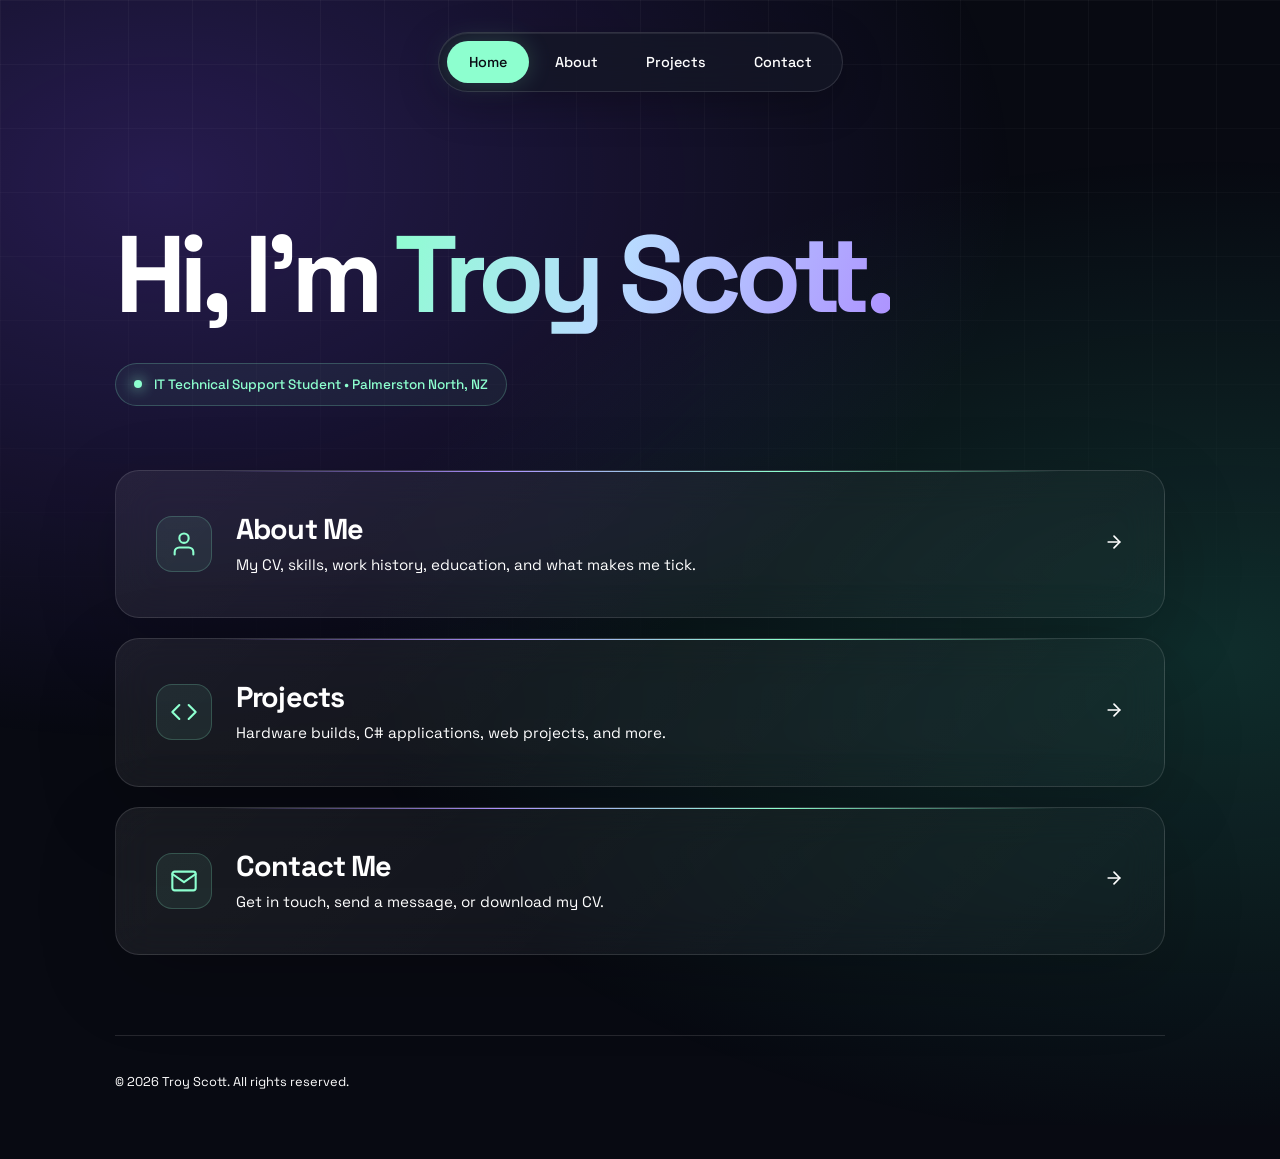
==== index.html @ 1a13fc83 "Initial Commit" ====
<!DOCTYPE html>
<html lang="en">

<head>
    <meta charset="UTF-8">
    <meta name="viewport" content="width=device-width, initial-scale=1.0">
    <meta name="description"
        content="Troy Scott's portfolio — IT Technical Support student, hardware enthusiast, and web developer.">
    <title>Troy's Portfolio</title>
    <link rel="stylesheet" href="style.css">
</head>

<body>
    <nav aria-label="Main navigation">
        <ul>
            <li><a href="index.html" aria-current="page">Home</a></li>
            <li><a href="about.html">About</a></li>
            <li><a href="projects.html">Projects</a></li>
            <li><a href="contact.html">Contact</a></li>
        </ul>
    </nav>

    <main id="home">
        <header>
            <h1>Hi, I'm <span>Troy Scott.</span></h1>
            <p class="status">IT Technical Support Student &bull; Palmerston North, NZ</p>
        </header>


        <div class="nav-cards">

            <a href="about.html" class="nav-card" aria-label="Go to About Me page">
                <div class="nav-card-icon" aria-hidden="true">
                    <svg width="28" height="28" fill="none" stroke="currentColor" stroke-width="1.8"
                        stroke-linecap="round" stroke-linejoin="round" viewBox="0 0 24 24">
                        <path d="M20 21v-2a4 4 0 0 0-4-4H8a4 4 0 0 0-4 4v2"></path>
                        <circle cx="12" cy="7" r="4"></circle>
                    </svg>
                </div>
                <div class="nav-card-body">
                    <h2>About Me</h2>
                    <p>My CV, skills, work history, education, and what makes me tick.</p>
                </div>
                <div class="nav-card-arrow" aria-hidden="true">
                    <svg width="20" height="20" fill="none" stroke="currentColor" stroke-width="2"
                        stroke-linecap="round" stroke-linejoin="round" viewBox="0 0 24 24">
                        <line x1="5" y1="12" x2="19" y2="12"></line>
                        <polyline points="12 5 19 12 12 19"></polyline>
                    </svg>
                </div>
            </a>

            <a href="projects.html" class="nav-card" aria-label="Go to Projects page">
                <div class="nav-card-icon" aria-hidden="true">
                    <svg width="28" height="28" fill="none" stroke="currentColor" stroke-width="1.8"
                        stroke-linecap="round" stroke-linejoin="round" viewBox="0 0 24 24">
                        <polyline points="16 18 22 12 16 6"></polyline>
                        <polyline points="8 6 2 12 8 18"></polyline>
                    </svg>
                </div>
                <div class="nav-card-body">
                    <h2>Projects</h2>
                    <p>Hardware builds, C# applications, web projects, and more.</p>
                </div>
                <div class="nav-card-arrow" aria-hidden="true">
                    <svg width="20" height="20" fill="none" stroke="currentColor" stroke-width="2"
                        stroke-linecap="round" stroke-linejoin="round" viewBox="0 0 24 24">
                        <line x1="5" y1="12" x2="19" y2="12"></line>
                        <polyline points="12 5 19 12 12 19"></polyline>
                    </svg>
                </div>
            </a>

            <a href="contact.html" class="nav-card" aria-label="Go to Contact page">
                <div class="nav-card-icon" aria-hidden="true">
                    <svg width="28" height="28" fill="none" stroke="currentColor" stroke-width="1.8"
                        stroke-linecap="round" stroke-linejoin="round" viewBox="0 0 24 24">
                        <path d="M4 4h16c1.1 0 2 .9 2 2v12c0 1.1-.9 2-2 2H4c-1.1 0-2-.9-2-2V6c0-1.1.9-2 2-2z"></path>
                        <polyline points="22,6 12,13 2,6"></polyline>
                    </svg>
                </div>
                <div class="nav-card-body">
                    <h2>Contact Me</h2>
                    <p>Get in touch, send a message, or download my CV.</p>
                </div>
                <div class="nav-card-arrow" aria-hidden="true">
                    <svg width="20" height="20" fill="none" stroke="currentColor" stroke-width="2"
                        stroke-linecap="round" stroke-linejoin="round" viewBox="0 0 24 24">
                        <line x1="5" y1="12" x2="19" y2="12"></line>
                        <polyline points="12 5 19 12 12 19"></polyline>
                    </svg>
                </div>
            </a>

        </div>
    </main>

    <footer>
        <p>&copy; 2026 Troy Scott. All rights reserved.</p>
    </footer>
</body>

</html>
---- style.css ----
@import url("https://fonts.googleapis.com/css2?family=Space+Grotesk:wght@400;500;600;700&display=swap");

:root {
    color-scheme: dark;
    --bg: #080a12;
    --text: #ffffff;
    --muted: #ffffff;
    --mint: #8dffcf;
    --purple: #ad91ff;
    --border: rgba(255, 255, 255, 0.12);
}

* {
    box-sizing: border-box;
}

html {
    min-height: 100%;
    scroll-behavior: smooth;
}

body {
    margin: 0;
    min-height: 100svh;
    padding: 32px clamp(16px, 5vw, 96px);
    overflow-x: clip;
    background: var(--bg);
    color: var(--text);
    font-family: "Space Grotesk", sans-serif;
    -webkit-font-smoothing: antialiased;
    isolation: isolate;
}

body::before {
    content: "";
    position: fixed;
    inset: -25%;
    z-index: -2;
    pointer-events: none;
    background:
        radial-gradient(ellipse at 25% 30%,
            rgba(126, 79, 255, 0.26),
            transparent 42%),
        radial-gradient(ellipse at 80% 65%,
            rgba(58, 232, 179, 0.16),
            transparent 40%);
    animation: atmosphere 18s ease-in-out infinite alternate;
}

body::after {
    content: "";
    position: fixed;
    inset: 0;
    z-index: -1;
    pointer-events: none;
    background-image:
        linear-gradient(rgba(255, 255, 255, 0.035) 1px, transparent 1px),
        linear-gradient(90deg, rgba(255, 255, 255, 0.035) 1px, transparent 1px);
    background-size: 64px 64px;
    mask-image: linear-gradient(black, transparent 85%);
}

nav {
    width: fit-content;
    max-width: 100%;
    margin: 0 auto;
    padding: 8px;
    border: 1px solid var(--border);
    border-radius: 100px;
    background: rgba(20, 23, 38, 0.75);
    backdrop-filter: blur(24px);
    -webkit-backdrop-filter: blur(24px);
    box-shadow:
        0 12px 40px rgba(0, 0, 0, 0.25),
        inset 0 1px 0 rgba(255, 255, 255, 0.08);
}

nav ul {
    display: flex;
    flex-wrap: wrap;
    justify-content: center;
    gap: 4px;
    padding: 0;
    margin: 0;
    list-style: none;
}

nav a {
    display: block;
    padding: 12px 22px;
    border-radius: 100px;
    color: var(--muted);
    text-decoration: none;
    font-size: 0.9rem;
    font-weight: 500;
    transition:
        color 180ms ease,
        background 180ms ease,
        box-shadow 180ms ease;
}

nav a:hover,
nav a[aria-current="page"] {
    background: var(--mint);
    color: var(--bg);
    box-shadow: 0 0 24px rgba(141, 255, 207, 0.18);
}

main {
    max-width: min(1050px, 100%);
    width: 100%;
    margin: 0 auto;
    padding: clamp(56px, 10vw, 160px) 0 80px;
}

.eyebrow {
    margin: 0 0 24px;
    color: #a5aec5;
    font-size: 0.75rem;
    font-weight: 600;
    letter-spacing: 0.24em;
    text-transform: uppercase;
}

h1 {
    max-width: 100%;
    margin: 0;
    font-size: clamp(2.2rem, 8.5vw, 7.5rem);
    font-weight: 700;
    line-height: 1.02;
    letter-spacing: -0.065em;
    text-wrap: balance;
}

h1 span {
    background: linear-gradient(110deg,
            var(--mint),
            #b8dcff 45%,
            var(--purple));
    background-clip: text;
    -webkit-background-clip: text;
    color: transparent;
}

.status {
    display: inline-flex;
    align-items: center;
    gap: 12px;
    margin: 32px 0 0;
    padding: 12px 18px;
    border: 1px solid rgba(141, 255, 207, 0.22);
    border-radius: 100px;
    background: rgba(141, 255, 207, 0.06);
    color: var(--mint);
    font-size: 0.85rem;
    font-weight: 500;
}

.status::before {
    content: "";
    flex-shrink: 0;
    width: 8px;
    height: 8px;
    border-radius: 50%;
    background: var(--mint);
    box-shadow: 0 0 14px var(--mint);
    animation: pulse 2.5s ease-in-out infinite;
}

.card {
    position: relative;
    overflow: hidden;
    margin-top: 64px;
    padding: clamp(28px, 5vw, 56px);
    border: 1px solid var(--border);
    border-radius: 28px;
    background: linear-gradient(135deg,
            rgba(255, 255, 255, 0.07),
            rgba(255, 255, 255, 0.025));
    backdrop-filter: blur(20px);
    -webkit-backdrop-filter: blur(20px);
    box-shadow: 0 24px 80px rgba(0, 0, 0, 0.18);
    transition:
        transform 250ms ease,
        border-color 250ms ease,
        box-shadow 250ms ease;
}

.card::before {
    content: "";
    position: absolute;
    top: 0;
    left: 10%;
    right: 10%;
    height: 1px;
    background: linear-gradient(90deg,
            transparent,
            var(--purple),
            var(--mint),
            transparent);
}

.card h2 {
    margin: 0 0 18px;
    font-size: clamp(1.6rem, 3vw, 2.2rem);
    letter-spacing: -0.04em;
}

.card p {
    max-width: min(60ch, 100%);
    margin: 12px 0 0;
    color: var(--muted);
    font-size: 1.05rem;
    line-height: 1.8;
}

.card a:not(.download-btn):not(.secondary-btn):not(.portfolio-btn) {
    color: var(--mint);
    text-decoration-color: rgba(141, 255, 207, 0.4);
    text-underline-offset: 5px;
    transition: text-decoration-color 180ms ease;
}

.card a:not(.download-btn):not(.secondary-btn):not(.portfolio-btn):hover {
    text-decoration-color: var(--mint);
}

#projects {
    margin-top: 24px;
}

section {
    scroll-margin-top: 32px;
}

footer {
    max-width: min(1050px, 100%);
    width: 100%;
    margin: 0 auto;
    padding: 24px 0;
    border-top: 1px solid var(--border);
    color: var(--muted);
    font-size: 0.8rem;
}

a:focus-visible {
    outline: 2px solid var(--mint);
    outline-offset: 5px;
    border-radius: 4px;
}

::selection {
    background: var(--mint);
    color: var(--bg);
}

@media (hover: hover) {
    .card:hover {
        transform: translateY(-5px);
        border-color: rgba(173, 145, 255, 0.4);
        box-shadow: 0 28px 80px rgba(0, 0, 0, 0.3);
    }
}

@media (max-width: 480px) {
    nav a {
        padding: 10px 12px;
        font-size: 0.8rem;
    }

    .status {
        font-size: 0.75rem;
    }

    .card {
        border-radius: 16px;
        padding: clamp(18px, 5vw, 28px);
    }

    .card h2 {
        font-size: clamp(1.3rem, 5vw, 1.8rem);
    }

    h1 {
        font-size: clamp(1.9rem, 11vw, 3.5rem);
        letter-spacing: -0.04em;
    }

    .cv-actions {
        flex-direction: column;
        align-items: flex-start;
    }

    .download-btn,
    .secondary-btn {
        width: 100%;
        justify-content: center;
    }

    .quick-info-bar {
        flex-direction: column;
        align-items: flex-start;
    }
}

@keyframes atmosphere {
    from {
        transform: translate3d(-2%, -2%, 0);
    }

    to {
        transform: translate3d(3%, 4%, 0);
    }
}

@keyframes pulse {
    50% {
        opacity: 0.5;
        box-shadow: 0 0 4px var(--mint);
    }
}

@media (prefers-reduced-motion: reduce) {
    html {
        scroll-behavior: auto;
    }

    *,
    *::before,
    *::after {
        animation: none !important;
        transition: none !important;
    }
}

.contact-list {
    list-style-type: none;

    padding-left: 0;

}

.contact-list li {
    margin-bottom: 10px;

}

.contact-list strong {
    display: inline-block;
    width: 80px;

}

.contact-form {
    margin-top: 20px;
}

.form-group {
    margin-bottom: 20px;
}

.form-group label {
    display: block;

    margin-bottom: 8px;
    font-weight: 600;
}

.form-input {
    width: 100%;
    padding: 12px;
    border: 1px solid #ccc;
    border-radius: 5px;
    font-family: inherit;

    font-size: 1rem;
    box-sizing: border-box;

}

textarea.form-input {
    resize: vertical;
}

.form-input:focus {
    outline: none;
    border-color: #007BFF;

    box-shadow: 0 0 5px rgba(0, 123, 255, 0.3);

}

.video-gallery {
    display: flex;
    flex-direction: row;
    gap: 20px;
    flex-wrap: wrap;
    margin-top: 20px;
}

.video-container {
    flex: 1 1 calc(50% - 10px);

    min-width: 250px;

}

.video-container iframe {
    width: 100%;

    height: auto;
    aspect-ratio: 16 / 9;

    border-radius: 12px;
    box-shadow: 0 4px 8px rgba(0, 0, 0, 0.3);
}

.tech-stack {
    display: flex;
    gap: 10px;
    list-style: none;
    padding: 0;
    margin: 15px 0;
    flex-wrap: wrap;
}

.tech-stack li {
    background-color: #2a2a35;

    color: #a5b4fc;

    padding: 5px 12px;
    border-radius: 20px;
    font-size: 0.85rem;
    font-weight: bold;
}

.code-window {
    background-color: #1e1e1e;

    border-radius: 8px;
    margin: 20px 0;
    box-shadow: 0 4px 12px rgba(0, 0, 0, 0.4);
    overflow: hidden;
}

.code-header {
    background-color: #2d2d2d;
    padding: 8px 12px;
    display: flex;
    align-items: center;
    gap: 6px;
}

.dot {
    width: 10px;
    height: 10px;
    border-radius: 50%;
}

.dot.red {
    background-color: #ff5f56;
}

.dot.yellow {
    background-color: #ffbd2e;
}

.dot.green {
    background-color: #27c93f;
}

.filename {
    color: #858585;
    font-size: 0.8rem;
    margin-left: 10px;
    font-family: monospace;
}

.code-window pre {
    margin: 0;
    padding: 15px;
    overflow-x: auto;

}

.code-window code {
    color: #d4d4d4;
    font-family: 'Courier New', Courier, monospace;
    font-size: 0.9rem;
    line-height: 1.4;
}

.github-btn {
    display: inline-block;
    margin-top: 10px;
    padding: 10px 18px;
    background-color: rgba(255, 255, 255, 0.08);
    color: var(--text);
    border: 1px solid var(--border);
    text-decoration: none;
    font-weight: 600;
    border-radius: 8px;
    transition: all 0.2s ease;
}

.github-btn:hover {
    background-color: rgba(255, 255, 255, 0.16);
    border-color: var(--mint);
    color: var(--mint);
}

.portfolio-btn {
    display: inline-flex;
    align-items: center;
    justify-content: center;
    gap: 8px;
    padding: 12px 24px;
    background: var(--mint);
    color: var(--bg);
    border: none;
    border-radius: 8px;
    font-family: inherit;
    font-size: 1rem;
    font-weight: 700;
    cursor: pointer;
    text-decoration: none;
    transition: transform 0.2s ease, box-shadow 0.2s ease, background 0.2s ease;
    box-shadow: 0 4px 16px rgba(141, 255, 207, 0.25);
}

.portfolio-btn:hover {
    transform: translateY(-2px);
    box-shadow: 0 6px 22px rgba(141, 255, 207, 0.4);
    background: #a8ffd9;
}

.cv-actions {
    display: flex;
    flex-wrap: wrap;
    align-items: center;
    gap: 14px;
    margin-top: 25px;
}

.download-btn {
    display: inline-flex;
    align-items: center;
    gap: 10px;
    background-color: var(--mint);
    color: var(--bg);
    padding: 12px 24px;
    text-decoration: none;
    font-weight: 700;
    border-radius: 100px;
    font-size: 0.95rem;
    box-shadow: 0 4px 18px rgba(141, 255, 207, 0.25);
    transition: transform 0.2s ease, box-shadow 0.2s ease, background-color 0.2s ease;
}

.download-btn:hover {
    background-color: #a8ffd9;
    transform: translateY(-2px);
    box-shadow: 0 8px 24px rgba(141, 255, 207, 0.45);
    color: var(--bg);
}

.download-btn svg {
    flex-shrink: 0;
}

.secondary-btn {
    display: inline-flex;
    align-items: center;
    gap: 8px;
    background: rgba(255, 255, 255, 0.05);
    color: var(--text);
    border: 1px solid var(--border);
    padding: 12px 22px;
    text-decoration: none;
    font-weight: 600;
    border-radius: 100px;
    font-size: 0.95rem;
    transition: all 0.2s ease;
}

.secondary-btn:hover {
    background: rgba(173, 145, 255, 0.15);
    border-color: var(--purple);
    color: #ffffff;
    transform: translateY(-2px);
}

.quick-info-bar {
    display: flex;
    flex-wrap: wrap;
    gap: 10px;
    margin-top: 24px;
}

.quick-info-item {
    display: inline-flex;
    align-items: center;
    gap: 8px;
    padding: 8px 16px;
    background: rgba(255, 255, 255, 0.04);
    border: 1px solid var(--border);
    border-radius: 100px;
    font-size: 0.85rem;
    color: var(--text);
    transition: border-color 0.2s ease, background 0.2s ease;
}

.quick-info-item:hover {
    border-color: rgba(141, 255, 207, 0.35);
    background: rgba(255, 255, 255, 0.07);
}

.quick-info-item svg {
    color: var(--mint);
    flex-shrink: 0;
}

.quick-info-item a {
    color: inherit;
    text-decoration: none;
}

.quick-info-item a:hover {
    color: var(--mint);
    text-decoration: underline;
}

.skills-grid {
    display: grid;
    grid-template-columns: repeat(auto-fit, minmax(310px, 1fr));
    gap: 20px;
    margin-top: 24px;
}

.skill-card {
    background: rgba(255, 255, 255, 0.03);
    border: 1px solid var(--border);
    border-radius: 20px;
    padding: 24px;
    display: flex;
    flex-direction: column;
    justify-content: space-between;
    transition: transform 0.2s ease, border-color 0.2s ease, box-shadow 0.2s ease;
}

.skill-card:hover {
    transform: translateY(-3px);
    border-color: rgba(141, 255, 207, 0.35);
    box-shadow: 0 12px 30px rgba(0, 0, 0, 0.25);
}

.skill-card-top {
    margin-bottom: 14px;
}

.skill-card-header {
    display: flex;
    align-items: center;
    gap: 12px;
    margin-bottom: 12px;
}

.skill-icon-wrapper {
    width: 38px;
    height: 38px;
    border-radius: 10px;
    background: rgba(141, 255, 207, 0.1);
    border: 1px solid rgba(141, 255, 207, 0.25);
    display: flex;
    align-items: center;
    justify-content: center;
    color: var(--mint);
    flex-shrink: 0;
}

.skill-card h3 {
    margin: 0;
    font-size: 1.15rem;
    font-weight: 600;
    color: var(--text);
    letter-spacing: -0.02em;
}

.skill-card p {
    font-size: 0.92rem;
    line-height: 1.65;
    color: var(--muted);
    margin: 0;
    max-width: 100%;
}

.skill-card .tech-stack {
    margin: 16px 0 0;
}

.timeline {
    position: relative;
    margin-top: 28px;
    padding-left: 28px;
    border-left: 2px solid rgba(173, 145, 255, 0.22);
    display: flex;
    flex-direction: column;
    gap: 36px;
}

.timeline-item {
    position: relative;
}

.timeline-item::before {
    content: "";
    position: absolute;
    left: -35px;
    top: 6px;
    width: 12px;
    height: 12px;
    border-radius: 50%;
    background: var(--purple);
    border: 2px solid var(--bg);
    box-shadow: 0 0 10px rgba(173, 145, 255, 0.5);
}

.timeline-item.active-item::before {
    background: var(--mint);
    box-shadow: 0 0 12px var(--mint);
}

.timeline-header {
    display: flex;
    flex-wrap: wrap;
    align-items: baseline;
    justify-content: space-between;
    gap: 10px;
    margin-bottom: 4px;
}

.timeline-role {
    font-size: 1.25rem;
    font-weight: 700;
    color: var(--text);
    margin: 0;
    letter-spacing: -0.02em;
}

.timeline-meta {
    display: flex;
    align-items: center;
    gap: 8px;
}

.timeline-date {
    display: inline-block;
    padding: 3px 12px;
    border-radius: 100px;
    font-size: 0.8rem;
    font-weight: 600;
    background: rgba(173, 145, 255, 0.12);
    color: var(--purple);
    border: 1px solid rgba(173, 145, 255, 0.25);
    white-space: nowrap;
}

.timeline-date.current {
    background: rgba(141, 255, 207, 0.12);
    color: var(--mint);
    border-color: rgba(141, 255, 207, 0.3);
}

.timeline-company {
    display: flex;
    align-items: center;
    gap: 8px;
    color: var(--purple);
    font-size: 0.95rem;
    font-weight: 500;
    margin: 0 0 12px;
}

.timeline-location {
    color: var(--muted);
    font-size: 0.85rem;
    font-weight: 400;
}

.timeline-desc {
    font-size: 0.95rem;
    line-height: 1.7;
    color: var(--muted);
    margin: 0;
    max-width: 100%;
}

.timeline-tags {
    display: flex;
    flex-wrap: wrap;
    gap: 8px;
    margin: 14px 0 0;
    padding: 0;
    list-style: none;
}

.timeline-tags li {
    background: rgba(255, 255, 255, 0.05);
    border: 1px solid var(--border);
    color: var(--text);
    padding: 4px 10px;
    border-radius: 100px;
    font-size: 0.78rem;
    font-weight: 500;
}

.volunteer-grid {
    display: grid;
    grid-template-columns: repeat(auto-fit, minmax(280px, 1fr));
    gap: 16px;
    margin-top: 24px;
}

.volunteer-card {
    display: flex;
    align-items: center;
    justify-content: space-between;
    gap: 16px;
    padding: 18px 22px;
    background: rgba(255, 255, 255, 0.03);
    border: 1px solid var(--border);
    border-radius: 16px;
    transition: transform 0.2s ease, border-color 0.2s ease;
}

.volunteer-card:hover {
    transform: translateY(-2px);
    border-color: rgba(141, 255, 207, 0.3);
}

.volunteer-title {
    font-size: 1rem;
    font-weight: 600;
    color: var(--text);
    margin: 0;
}

.volunteer-org {
    font-size: 0.85rem;
    color: var(--muted);
    margin: 4px 0 0;
}

.volunteer-year {
    padding: 4px 12px;
    background: rgba(141, 255, 207, 0.08);
    border: 1px solid rgba(141, 255, 207, 0.2);
    border-radius: 100px;
    color: var(--mint);
    font-size: 0.8rem;
    font-weight: 600;
    white-space: nowrap;
}

.interests-grid {
    display: grid;
    grid-template-columns: repeat(auto-fit, minmax(220px, 1fr));
    gap: 16px;
    margin-top: 24px;
}

.interest-card {
    padding: 22px;
    background: rgba(255, 255, 255, 0.03);
    border: 1px solid var(--border);
    border-radius: 18px;
    transition: transform 0.2s ease, border-color 0.2s ease;
}

.interest-card:hover {
    transform: translateY(-3px);
    border-color: rgba(173, 145, 255, 0.35);
}

.interest-icon {
    font-size: 1.6rem;
    margin-bottom: 12px;
    display: inline-block;
}

.interest-card h3 {
    margin: 0 0 6px;
    font-size: 1.05rem;
    color: var(--text);
    font-weight: 600;
}

.interest-card p {
    font-size: 0.9rem;
    color: var(--muted);
    line-height: 1.6;
    margin: 0;
    max-width: 100%;
}

.cv-callout {
    display: flex;
    flex-wrap: wrap;
    align-items: center;
    justify-content: space-between;
    gap: 24px;
    padding: 32px;
    border-radius: 20px;
    background: linear-gradient(135deg, rgba(141, 255, 207, 0.06), rgba(173, 145, 255, 0.06));
    border: 1px solid rgba(141, 255, 207, 0.2);
    margin-top: 24px;
}

.cv-callout-text h3 {
    margin: 0 0 8px;
    font-size: 1.3rem;
    color: var(--text);
}

.cv-callout-text p {
    margin: 0;
    color: var(--muted);
    font-size: 0.95rem;
    max-width: 50ch;
}

.cv-callout-actions {
    display: flex;
    flex-wrap: wrap;
    gap: 12px;
}

@media (max-width: 640px) {
    .timeline {
        padding-left: 20px;
    }

    .timeline-item::before {
        left: -27px;
    }

    .skills-grid {
        grid-template-columns: 1fr;
    }

    .cv-callout {
        padding: 24px;
        flex-direction: column;
        align-items: flex-start;
    }
}

.nav-cards {
    display: flex;
    flex-direction: column;
    gap: 20px;
    margin-top: 64px;
}

.nav-card {
    position: relative;
    overflow: hidden;
    display: flex;
    align-items: center;
    gap: 24px;
    padding: clamp(24px, 4vw, 40px);
    border: 1px solid var(--border);
    border-radius: 24px;
    background: linear-gradient(135deg,
            rgba(255, 255, 255, 0.07),
            rgba(255, 255, 255, 0.025));
    backdrop-filter: blur(20px);
    -webkit-backdrop-filter: blur(20px);
    box-shadow: 0 24px 80px rgba(0, 0, 0, 0.18);
    text-decoration: none;
    color: var(--text);
    transition:
        transform 250ms ease,
        border-color 250ms ease,
        box-shadow 250ms ease;
}

.nav-card::before {
    content: "";
    position: absolute;
    top: 0;
    left: 10%;
    right: 10%;
    height: 1px;
    background: linear-gradient(90deg,
            transparent,
            var(--purple),
            var(--mint),
            transparent);
}

@media (hover: hover) {
    .nav-card:hover {
        transform: translateY(-5px);
        border-color: rgba(141, 255, 207, 0.4);
        box-shadow: 0 28px 80px rgba(0, 0, 0, 0.3);
    }

    .nav-card:hover .nav-card-arrow {
        transform: translateX(5px);
        color: var(--mint);
    }
}

.nav-card-icon {
    flex-shrink: 0;
    width: 56px;
    height: 56px;
    border-radius: 16px;
    background: rgba(141, 255, 207, 0.08);
    border: 1px solid rgba(141, 255, 207, 0.2);
    display: flex;
    align-items: center;
    justify-content: center;
    color: var(--mint);
}

.nav-card-body {
    flex: 1;
    min-width: 0;
}

.nav-card-body .eyebrow {
    margin: 0 0 6px;
}

.nav-card-body h2 {
    margin: 0 0 6px;
    font-size: clamp(1.3rem, 2.5vw, 1.8rem);
    letter-spacing: -0.03em;
    color: #a5aec5;
}

.nav-card-body p {
    margin: 0;
    font-size: 0.95rem;
    color: var(--muted);
    line-height: 1.6;
}

.nav-card-arrow {
    flex-shrink: 0;
    color: var(--muted);
    transition: transform 250ms ease, color 250ms ease;
}

@media (max-width: 480px) {
    .nav-card {
        gap: 16px;
        border-radius: 18px;
    }

    .nav-card-icon {
        width: 44px;
        height: 44px;
        border-radius: 12px;
    }

    .nav-card-icon svg {
        width: 22px;
        height: 22px;
    }

    .nav-card-arrow {
        display: none;
    }
}

.nav-cards {
    display: flex;
    flex-direction: column;
    gap: 20px;
    margin-top: 64px;
}

.nav-card {
    position: relative;
    overflow: hidden;
    display: flex;
    align-items: center;
    gap: 24px;
    padding: clamp(24px, 4vw, 40px);
    border: 1px solid var(--border);
    border-radius: 24px;
    background: linear-gradient(135deg,
            rgba(255, 255, 255, 0.07),
            rgba(255, 255, 255, 0.025));
    backdrop-filter: blur(20px);
    -webkit-backdrop-filter: blur(20px);
    box-shadow: 0 24px 80px rgba(0, 0, 0, 0.18);
    text-decoration: none;
    color: var(--text);
    transition:
        transform 250ms ease,
        border-color 250ms ease,
        box-shadow 250ms ease;
}

.nav-card::before {
    content: "";
    position: absolute;
    top: 0;
    left: 10%;
    right: 10%;
    height: 1px;
    background: linear-gradient(90deg,
            transparent,
            var(--purple),
            var(--mint),
            transparent);
}

@media (hover: hover) {
    .nav-card:hover {
        transform: translateY(-5px);
        border-color: rgba(141, 255, 207, 0.4);
        box-shadow: 0 28px 80px rgba(0, 0, 0, 0.3);
    }

    .nav-card:hover .nav-card-arrow {
        transform: translateX(5px);
        color: var(--mint);
    }
}

.nav-card-icon {
    flex-shrink: 0;
    width: 56px;
    height: 56px;
    border-radius: 16px;
    background: rgba(141, 255, 207, 0.08);
    border: 1px solid rgba(141, 255, 207, 0.2);
    display: flex;
    align-items: center;
    justify-content: center;
    color: var(--mint);
}

.nav-card-body {
    flex: 1;
    min-width: 0;
}

.nav-card-body .eyebrow {
    margin: 0 0 6px;
}

.nav-card-body h2 {
    margin: 0 0 6px;
    font-size: clamp(1.3rem, 2.5vw, 1.8rem);
    letter-spacing: -0.03em;
    color: #ffffff;
}

.nav-card-body p {
    margin: 0;
    font-size: 0.95rem;
    color: var(--muted);
    line-height: 1.6;
}

.nav-card-arrow {
    flex-shrink: 0;
    color: var(--muted);
    transition: transform 250ms ease, color 250ms ease;
}

@media (max-width: 480px) {
    .nav-card {
        gap: 16px;
        border-radius: 18px;
    }

    .nav-card-icon {
        width: 44px;
        height: 44px;
        border-radius: 12px;
    }

    .nav-card-icon svg {
        width: 22px;
        height: 22px;
    }

    .nav-card-arrow {
        display: none;
    }
}
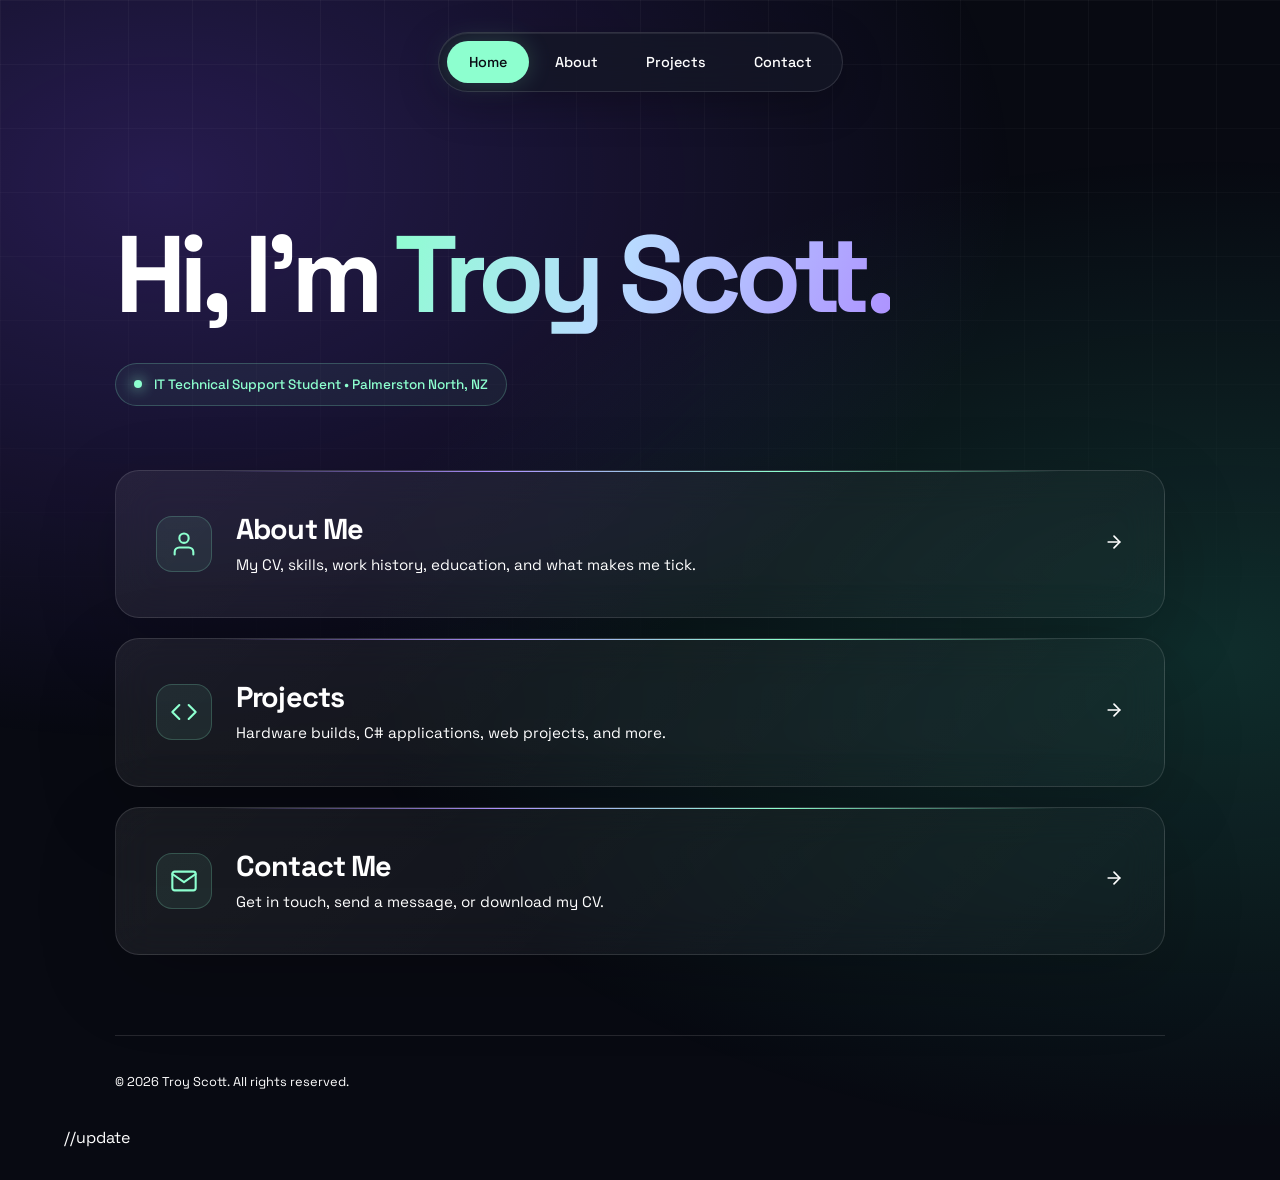
==== commit f80f1a23: "Update To Force Build" ====
--- a/index.html
+++ b/index.html
@@ -100,4 +100,6 @@
     </footer>
 </body>
 
-</html>+</html>
+
+//update
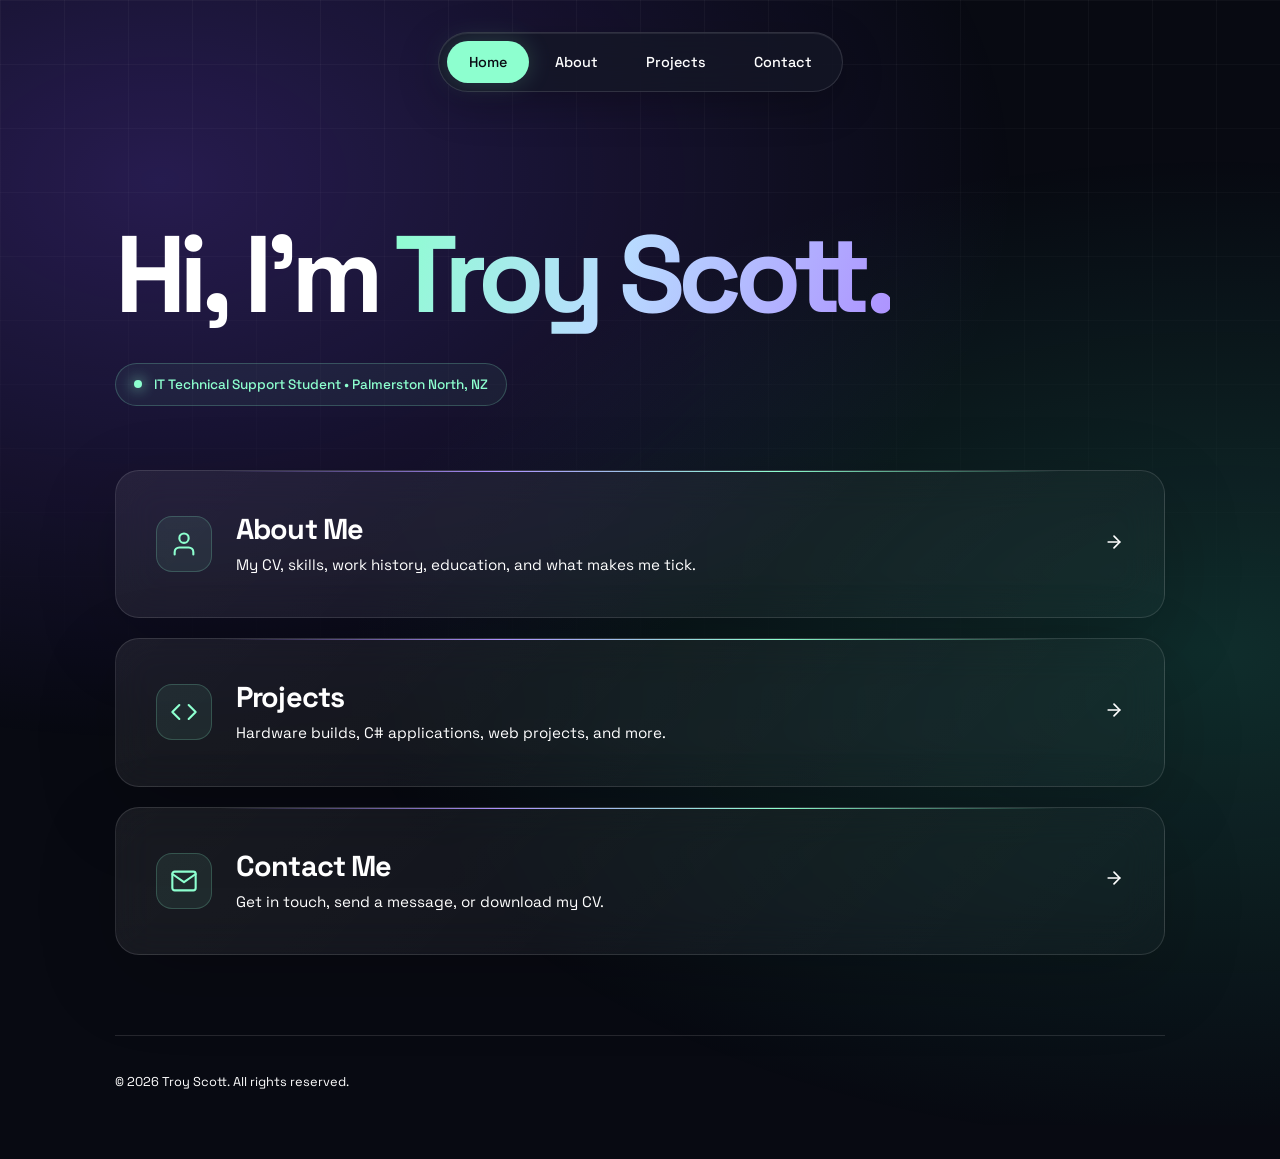
==== commit 8479912e: "2nd update to force build" ====
--- a/index.html
+++ b/index.html
@@ -100,6 +100,4 @@
     </footer>
 </body>
 
-</html>
-
-//update+</html>
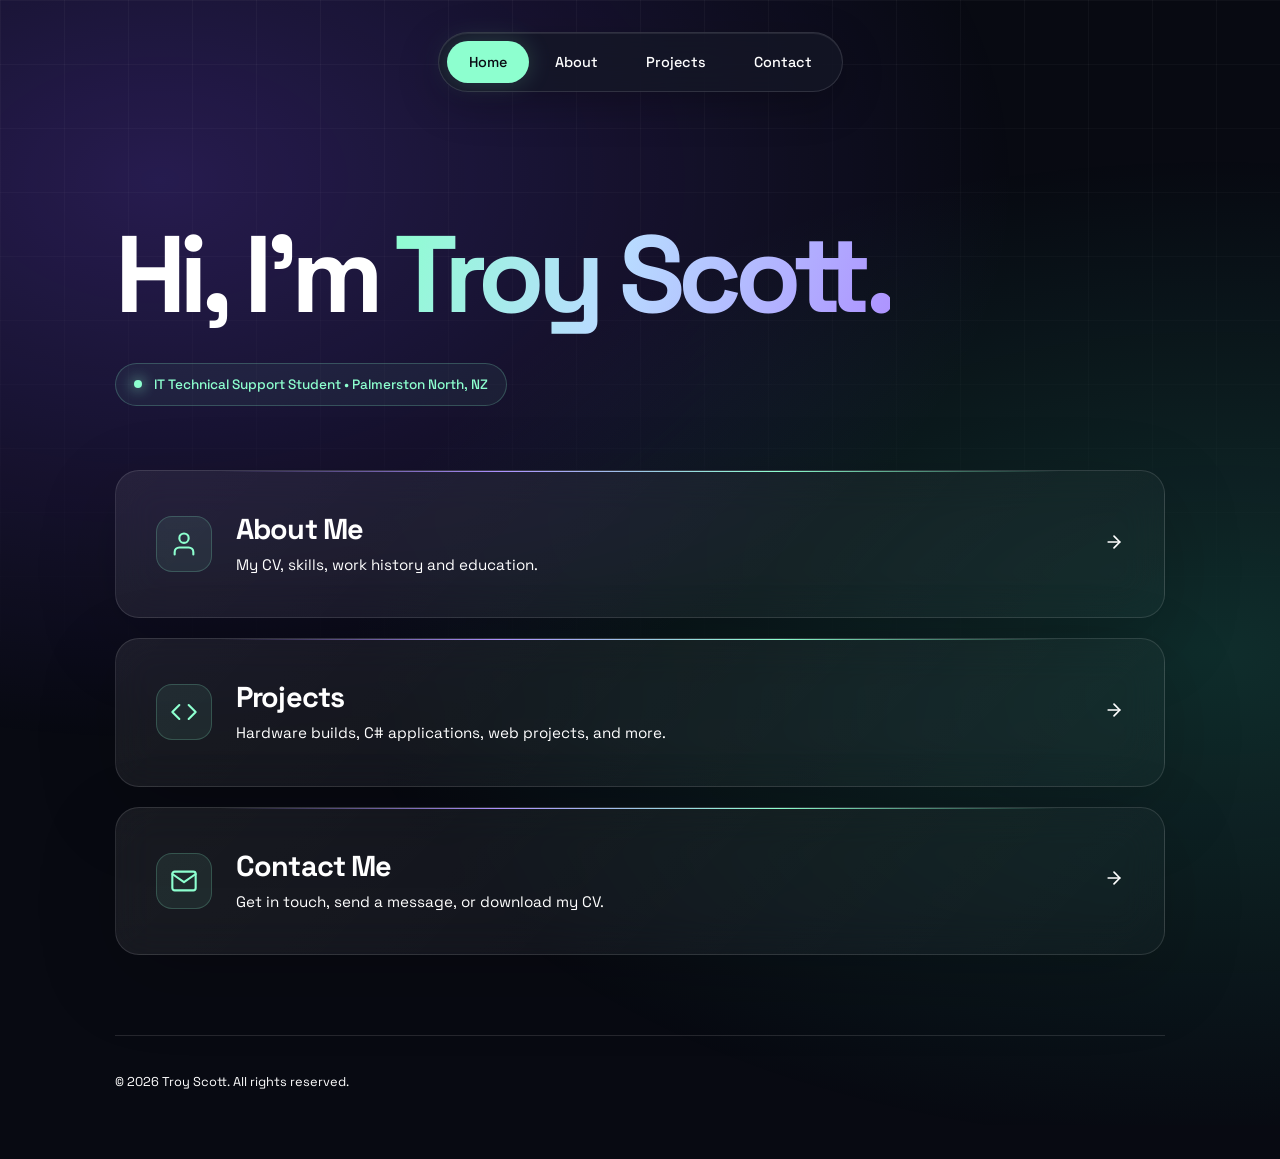
==== commit fab7c47e: "Title name update" ====
--- a/index.html
+++ b/index.html
@@ -6,7 +6,7 @@
     <meta name="viewport" content="width=device-width, initial-scale=1.0">
     <meta name="description"
         content="Troy Scott's portfolio — IT Technical Support student, hardware enthusiast, and web developer.">
-    <title>Troy's Portfolio</title>
+    <title>Portfolio | Troy Scott</title>
     <link rel="stylesheet" href="style.css">
 </head>
 
@@ -39,7 +39,7 @@
                 </div>
                 <div class="nav-card-body">
                     <h2>About Me</h2>
-                    <p>My CV, skills, work history, education, and what makes me tick.</p>
+                    <p>My CV, skills, work history and education.</p>
                 </div>
                 <div class="nav-card-arrow" aria-hidden="true">
                     <svg width="20" height="20" fill="none" stroke="currentColor" stroke-width="2"
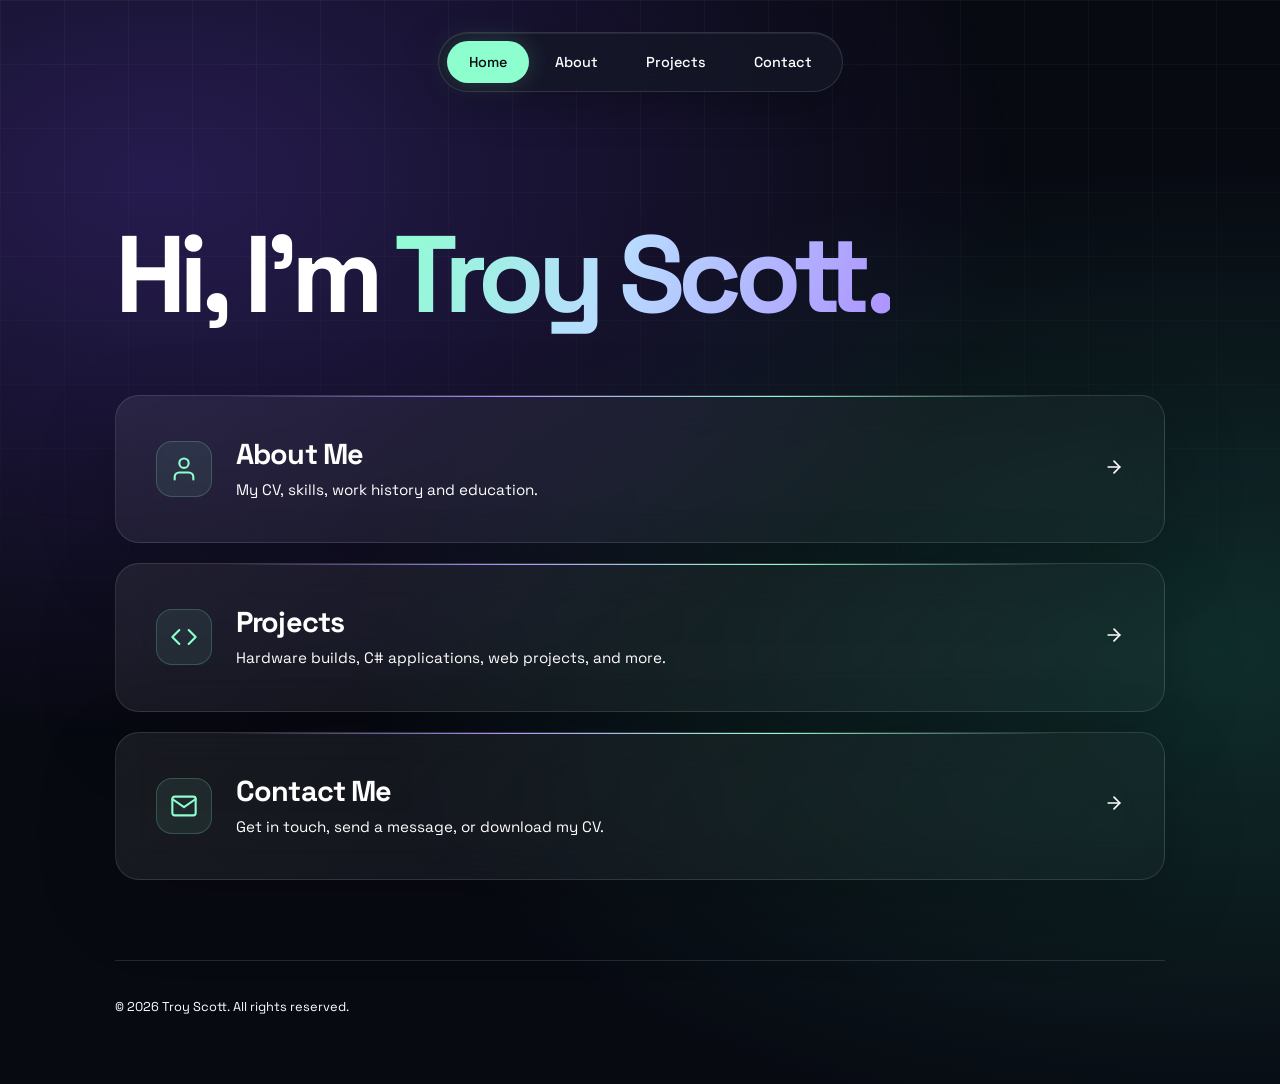
==== commit 5357efcb: "small update to grammar" ====
--- a/index.html
+++ b/index.html
@@ -23,7 +23,6 @@
     <main id="home">
         <header>
             <h1>Hi, I'm <span>Troy Scott.</span></h1>
-            <p class="status">IT Technical Support Student &bull; Palmerston North, NZ</p>
         </header>
 
 
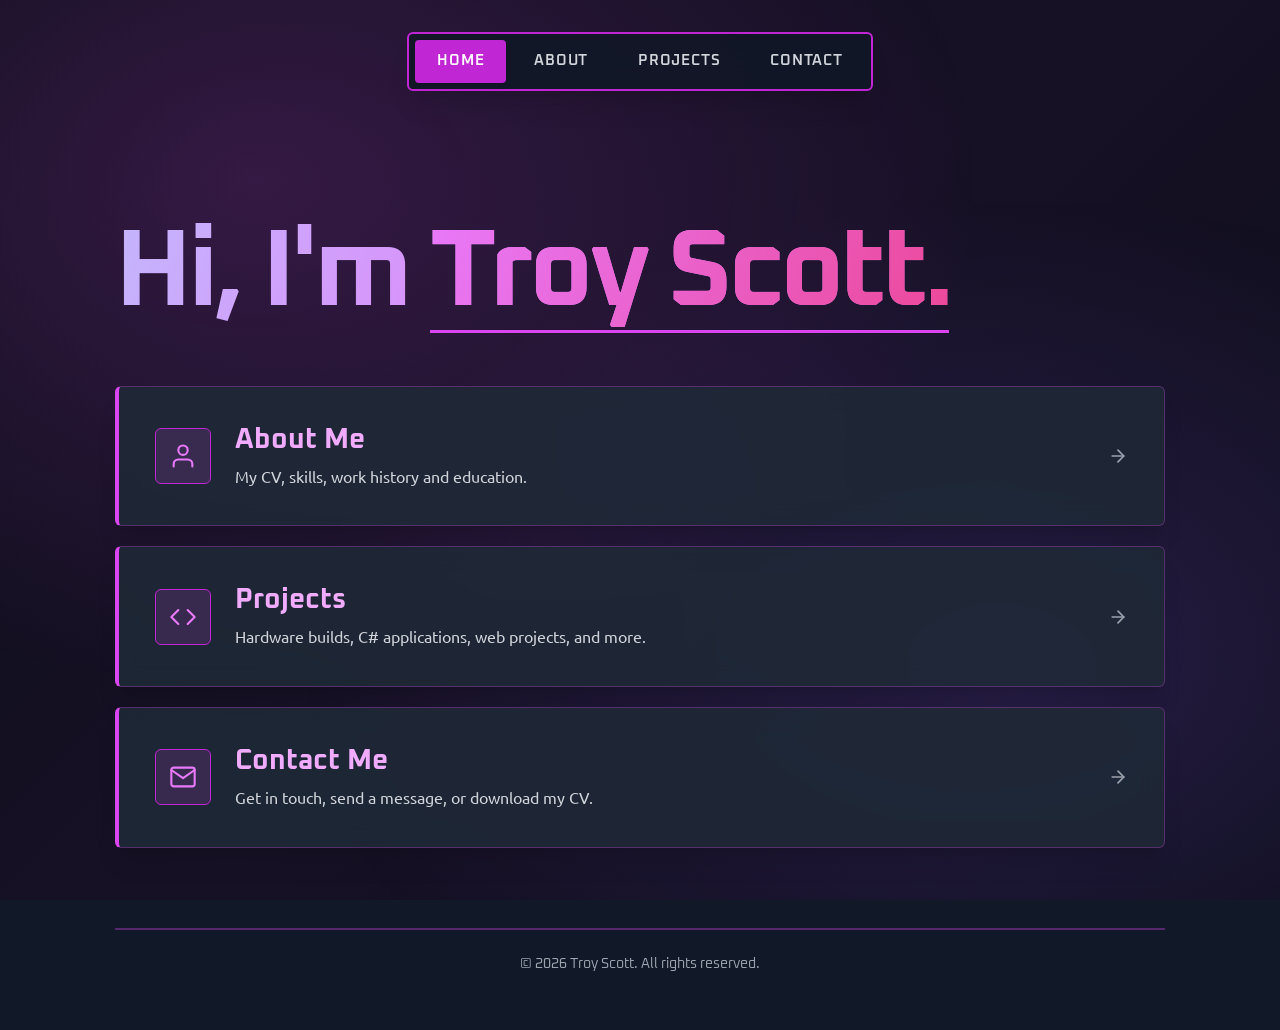
==== commit 1576a6c3: "first draft 1" ====
--- a/index.html
+++ b/index.html
@@ -5,13 +5,13 @@
     <meta charset="UTF-8">
     <meta name="viewport" content="width=device-width, initial-scale=1.0">
     <meta name="description"
-        content="Troy Scott's portfolio — IT Technical Support student, hardware enthusiast, and web developer.">
+        content="Troy Scott's portfolio - IT Technical Support student, hardware enthusiast, and web developer.">
     <title>Portfolio | Troy Scott</title>
     <link rel="stylesheet" href="style.css">
 </head>
 
 <body>
-    <nav aria-label="Main navigation">
+    <nav>
         <ul>
             <li><a href="index.html" aria-current="page">Home</a></li>
             <li><a href="about.html">About</a></li>
@@ -25,11 +25,9 @@
             <h1>Hi, I'm <span>Troy Scott.</span></h1>
         </header>
 
-
         <div class="nav-cards">
-
-            <a href="about.html" class="nav-card" aria-label="Go to About Me page">
-                <div class="nav-card-icon" aria-hidden="true">
+            <a href="about.html" class="nav-card">
+                <div class="nav-card-icon">
                     <svg width="28" height="28" fill="none" stroke="currentColor" stroke-width="1.8"
                         stroke-linecap="round" stroke-linejoin="round" viewBox="0 0 24 24">
                         <path d="M20 21v-2a4 4 0 0 0-4-4H8a4 4 0 0 0-4 4v2"></path>
@@ -40,7 +38,7 @@
                     <h2>About Me</h2>
                     <p>My CV, skills, work history and education.</p>
                 </div>
-                <div class="nav-card-arrow" aria-hidden="true">
+                <div class="nav-card-arrow">
                     <svg width="20" height="20" fill="none" stroke="currentColor" stroke-width="2"
                         stroke-linecap="round" stroke-linejoin="round" viewBox="0 0 24 24">
                         <line x1="5" y1="12" x2="19" y2="12"></line>
@@ -49,8 +47,8 @@
                 </div>
             </a>
 
-            <a href="projects.html" class="nav-card" aria-label="Go to Projects page">
-                <div class="nav-card-icon" aria-hidden="true">
+            <a href="projects.html" class="nav-card">
+                <div class="nav-card-icon">
                     <svg width="28" height="28" fill="none" stroke="currentColor" stroke-width="1.8"
                         stroke-linecap="round" stroke-linejoin="round" viewBox="0 0 24 24">
                         <polyline points="16 18 22 12 16 6"></polyline>
@@ -61,7 +59,7 @@
                     <h2>Projects</h2>
                     <p>Hardware builds, C# applications, web projects, and more.</p>
                 </div>
-                <div class="nav-card-arrow" aria-hidden="true">
+                <div class="nav-card-arrow">
                     <svg width="20" height="20" fill="none" stroke="currentColor" stroke-width="2"
                         stroke-linecap="round" stroke-linejoin="round" viewBox="0 0 24 24">
                         <line x1="5" y1="12" x2="19" y2="12"></line>
@@ -70,8 +68,8 @@
                 </div>
             </a>
 
-            <a href="contact.html" class="nav-card" aria-label="Go to Contact page">
-                <div class="nav-card-icon" aria-hidden="true">
+            <a href="contact.html" class="nav-card">
+                <div class="nav-card-icon">
                     <svg width="28" height="28" fill="none" stroke="currentColor" stroke-width="1.8"
                         stroke-linecap="round" stroke-linejoin="round" viewBox="0 0 24 24">
                         <path d="M4 4h16c1.1 0 2 .9 2 2v12c0 1.1-.9 2-2 2H4c-1.1 0-2-.9-2-2V6c0-1.1.9-2 2-2z"></path>
@@ -82,7 +80,7 @@
                     <h2>Contact Me</h2>
                     <p>Get in touch, send a message, or download my CV.</p>
                 </div>
-                <div class="nav-card-arrow" aria-hidden="true">
+                <div class="nav-card-arrow">
                     <svg width="20" height="20" fill="none" stroke="currentColor" stroke-width="2"
                         stroke-linecap="round" stroke-linejoin="round" viewBox="0 0 24 24">
                         <line x1="5" y1="12" x2="19" y2="12"></line>
@@ -90,7 +88,6 @@
                     </svg>
                 </div>
             </a>
-
         </div>
     </main>
 
--- a/style.css
+++ b/style.css
@@ -1,50 +1,72 @@
-@import url("https://fonts.googleapis.com/css2?family=Space+Grotesk:wght@400;500;600;700&display=swap");
+@import url('https://fonts.googleapis.com/css?family=Ubuntu:300,400,500,700|Oxanium:200,300,400,500,600,700,800&display=swap');
 
 :root {
-    color-scheme: dark;
-    --bg: #080a12;
-    --text: #ffffff;
-    --muted: #ffffff;
-    --mint: #8dffcf;
-    --purple: #ad91ff;
-    --border: rgba(255, 255, 255, 0.12);
-}
-
-* {
+    --font-sans: 'Ubuntu', system-ui, -apple-system, sans-serif;
+    --font-serif: 'Oxanium', system-ui, -apple-system, sans-serif;
+    --font-mono: Consolas, 'Courier New', monospace;
+
+    --color-primary-100: #fae8ff;
+    --color-primary-200: #f5d0fe;
+    --color-primary-300: #f0abfc;
+    --color-primary-400: #e879f9;
+    --color-primary-500: #d946ef;
+    --color-primary-600: #c026d3;
+    --color-primary-700: #a21caf;
+
+    --color-secondary-300: #c4b5fd;
+    --color-secondary-400: #a78bfa;
+    --color-secondary-500: #8b5cf6;
+    --color-secondary-600: #7c3aed;
+
+    --color-gray-200: #e5e7eb;
+    --color-gray-300: #d1d5db;
+    --color-gray-400: #9ca3af;
+    --color-gray-600: #4b5563;
+    --color-gray-900: #111827;
+    --color-white: #fff;
+
+    --radius-sm: 0.25rem;
+    --radius-md: 0.375rem;
+
+    --shadow-md: 0 4px 6px -1px rgb(0 0 0 / 0.1), 0 2px 4px -2px rgb(0 0 0 / 0.1);
+    --shadow-lg: 0 10px 15px -3px rgb(0 0 0 / 0.1), 0 4px 6px -4px rgb(0 0 0 / 0.1);
+    --shadow-xl: 0 20px 25px -5px rgb(0 0 0 / 0.1), 0 8px 10px -6px rgb(0 0 0 / 0.1);
+    --shadow-2xl: 0 25px 50px -12px rgb(0 0 0 / 0.25);
+}
+
+*,
+*::before,
+*::after {
     box-sizing: border-box;
+    margin: 0;
+    padding: 0;
 }
 
 html {
-    min-height: 100%;
+    min-height: 100vh;
+    line-height: 1.5;
     scroll-behavior: smooth;
+    font-family: var(--font-sans);
 }
 
 body {
-    margin: 0;
-    min-height: 100svh;
+    min-height: 100vh;
     padding: 32px clamp(16px, 5vw, 96px);
     overflow-x: clip;
-    background: var(--bg);
-    color: var(--text);
-    font-family: "Space Grotesk", sans-serif;
-    -webkit-font-smoothing: antialiased;
+    background-color: var(--color-gray-900);
+    color: var(--color-white);
+    font-family: var(--font-sans);
+    position: relative;
     isolation: isolate;
 }
 
 body::before {
     content: "";
     position: fixed;
-    inset: -25%;
+    inset: 0;
     z-index: -2;
     pointer-events: none;
-    background:
-        radial-gradient(ellipse at 25% 30%,
-            rgba(126, 79, 255, 0.26),
-            transparent 42%),
-        radial-gradient(ellipse at 80% 65%,
-            rgba(58, 232, 179, 0.16),
-            transparent 40%);
-    animation: atmosphere 18s ease-in-out infinite alternate;
+    background: linear-gradient(135deg, #0d0f1a 0%, #171126 50%, #0b0d17 100%);
 }
 
 body::after {
@@ -53,57 +75,146 @@
     inset: 0;
     z-index: -1;
     pointer-events: none;
-    background-image:
-        linear-gradient(rgba(255, 255, 255, 0.035) 1px, transparent 1px),
-        linear-gradient(90deg, rgba(255, 255, 255, 0.035) 1px, transparent 1px);
-    background-size: 64px 64px;
-    mask-image: linear-gradient(black, transparent 85%);
+    background:
+        radial-gradient(ellipse at 20% 20%, rgba(217, 70, 239, 0.18), transparent 50%),
+        radial-gradient(ellipse at 80% 75%, rgba(139, 92, 246, 0.18), transparent 50%);
+}
+
+h1,
+h2,
+h3,
+h4,
+h5,
+h6 {
+    font-family: var(--font-serif);
+    font-weight: 700;
+    line-height: 1.25;
+    color: var(--color-primary-300);
+}
+
+a {
+    color: inherit;
+    text-decoration: inherit;
+}
+
+b,
+strong {
+    font-weight: 700;
+    color: var(--color-primary-200);
+}
+
+code,
+pre {
+    font-family: var(--font-mono);
+    font-size: 1em;
+}
+
+ol,
+ul {
+    list-style: none;
+}
+
+img,
+svg,
+video,
+iframe {
+    display: block;
+}
+
+img,
+video {
+    max-width: 100%;
+    height: auto;
+}
+
+button,
+input,
+select,
+textarea {
+    font: inherit;
+    color: inherit;
+    background-color: transparent;
+}
+
+input[type="text"],
+input[type="email"],
+textarea,
+select {
+    background-color: rgba(17, 24, 39, 0.85);
+    color: var(--color-white);
+    border: 1px solid var(--color-gray-600);
+    border-radius: var(--radius-md);
+    padding: 0.65rem 0.85rem;
+    font-size: 1rem;
+    line-height: 1.5rem;
+    transition: border-color 150ms ease, box-shadow 150ms ease;
+}
+
+input:focus,
+textarea:focus,
+select:focus {
+    outline: 2px solid transparent;
+    outline-offset: 2px;
+    border-color: var(--color-primary-500);
+    box-shadow: 0 0 0 2px rgba(217, 70, 239, 0.35);
+}
+
+::selection {
+    background: var(--color-primary-500);
+    color: var(--color-white);
+}
+
+a:focus-visible,
+button:focus-visible {
+    outline: 2px solid var(--color-primary-500);
+    outline-offset: 4px;
+    border-radius: var(--radius-sm);
 }
 
 nav {
     width: fit-content;
     max-width: 100%;
     margin: 0 auto;
-    padding: 8px;
-    border: 1px solid var(--border);
-    border-radius: 100px;
-    background: rgba(20, 23, 38, 0.75);
-    backdrop-filter: blur(24px);
-    -webkit-backdrop-filter: blur(24px);
-    box-shadow:
-        0 12px 40px rgba(0, 0, 0, 0.25),
-        inset 0 1px 0 rgba(255, 255, 255, 0.08);
+    padding: 6px;
+    border: 2px solid var(--color-primary-600);
+    border-radius: var(--radius-md);
+    background-color: rgba(17, 24, 39, 0.9);
+    backdrop-filter: blur(16px);
+    -webkit-backdrop-filter: blur(16px);
+    box-shadow: var(--shadow-xl);
 }
 
 nav ul {
     display: flex;
     flex-wrap: wrap;
     justify-content: center;
-    gap: 4px;
+    gap: 6px;
     padding: 0;
     margin: 0;
-    list-style: none;
 }
 
 nav a {
     display: block;
-    padding: 12px 22px;
-    border-radius: 100px;
-    color: var(--muted);
-    text-decoration: none;
-    font-size: 0.9rem;
-    font-weight: 500;
-    transition:
-        color 180ms ease,
-        background 180ms ease,
-        box-shadow 180ms ease;
-}
-
-nav a:hover,
+    padding: 10px 22px;
+    border-radius: var(--radius-sm);
+    color: var(--color-gray-300);
+    font-family: var(--font-serif);
+    font-size: 0.95rem;
+    font-weight: 600;
+    text-transform: uppercase;
+    letter-spacing: 0.05em;
+    transition: color 150ms ease, background-color 150ms ease, box-shadow 150ms ease;
+}
+
+nav a:hover {
+    color: var(--color-primary-300);
+    background-color: rgba(217, 70, 239, 0.14);
+}
+
 nav a[aria-current="page"] {
-    background: var(--mint);
-    color: var(--bg);
-    box-shadow: 0 0 24px rgba(141, 255, 207, 0.18);
+    background-color: var(--color-primary-600);
+    color: var(--color-white);
+    box-shadow: var(--shadow-md);
 }
 
 main {
@@ -113,47 +224,53 @@
     padding: clamp(56px, 10vw, 160px) 0 80px;
 }
 
-.eyebrow {
-    margin: 0 0 24px;
-    color: #a5aec5;
-    font-size: 0.75rem;
-    font-weight: 600;
-    letter-spacing: 0.24em;
-    text-transform: uppercase;
-}
-
-h1 {
+#projects {
+    margin-top: 24px;
+}
+
+section {
+    scroll-margin-top: 32px;
+}
+
+header h1 {
     max-width: 100%;
     margin: 0;
+    font-family: var(--font-serif);
     font-size: clamp(2.2rem, 8.5vw, 7.5rem);
     font-weight: 700;
     line-height: 1.02;
-    letter-spacing: -0.065em;
+    letter-spacing: -0.04em;
     text-wrap: balance;
-}
-
-h1 span {
-    background: linear-gradient(110deg,
-            var(--mint),
-            #b8dcff 45%,
-            var(--purple));
+    background: linear-gradient(115deg, var(--color-secondary-300) 0%, var(--color-primary-400) 55%, #f472b6 100%);
     background-clip: text;
     -webkit-background-clip: text;
     color: transparent;
+    text-transform: capitalize;
+}
+
+header h1 span {
+    background: linear-gradient(115deg, var(--color-primary-400), #ec4899);
+    background-clip: text;
+    -webkit-background-clip: text;
+    color: transparent;
+    border-bottom: 3px solid var(--color-primary-500);
+    padding-bottom: 2px;
 }
 
 .status {
     display: inline-flex;
     align-items: center;
     gap: 12px;
-    margin: 32px 0 0;
-    padding: 12px 18px;
-    border: 1px solid rgba(141, 255, 207, 0.22);
-    border-radius: 100px;
-    background: rgba(141, 255, 207, 0.06);
-    color: var(--mint);
-    font-size: 0.85rem;
-    font-weight: 500;
+    margin: 28px 0 0;
+    padding: 10px 18px;
+    border: 2px solid var(--color-primary-600);
+    border-radius: var(--radius-md);
+    background-color: rgba(217, 70, 239, 0.12);
+    color: var(--color-primary-300);
+    font-family: var(--font-serif);
+    font-size: 0.9rem;
+    font-weight: 600;
+    letter-spacing: 0.025em;
 }
 
 .status::before {
@@ -162,548 +279,306 @@
     width: 8px;
     height: 8px;
     border-radius: 50%;
-    background: var(--mint);
-    box-shadow: 0 0 14px var(--mint);
-    animation: pulse 2.5s ease-in-out infinite;
+    background-color: var(--color-primary-500);
+    box-shadow: 0 0 12px var(--color-primary-500);
+    animation: pulse 2s ease-in-out infinite;
+}
+
+.quick-info-bar {
+    display: flex;
+    flex-wrap: wrap;
+    gap: 12px;
+    margin-top: 24px;
+}
+
+.quick-info-item {
+    display: inline-flex;
+    align-items: center;
+    gap: 8px;
+    padding: 8px 16px;
+    background-color: rgba(31, 41, 55, 0.85);
+    border: 1px solid rgba(217, 70, 239, 0.3);
+    border-radius: var(--radius-md);
+    font-size: 0.875rem;
+    color: var(--color-gray-200);
+    transition: border-color 150ms ease, background-color 150ms ease;
+}
+
+.quick-info-item:hover {
+    border-color: var(--color-primary-500);
+    background-color: rgba(31, 41, 55, 1);
+}
+
+.quick-info-item svg {
+    color: var(--color-primary-400);
+    flex-shrink: 0;
+}
+
+.quick-info-item a {
+    color: inherit;
+    text-decoration: none;
+}
+
+.quick-info-item a:hover {
+    color: var(--color-primary-300);
+    text-decoration: underline;
+}
+
+.nav-cards {
+    display: flex;
+    flex-direction: column;
+    gap: 20px;
+    margin-top: 56px;
+}
+
+.nav-card {
+    position: relative;
+    overflow: hidden;
+    display: flex;
+    align-items: center;
+    gap: 24px;
+    padding: clamp(24px, 4vw, 36px);
+    border: 1px solid rgba(217, 70, 239, 0.3);
+    border-left: 4px solid var(--color-primary-500);
+    border-radius: var(--radius-md);
+    background-color: rgba(31, 41, 55, 0.88);
+    backdrop-filter: blur(12px);
+    -webkit-backdrop-filter: blur(12px);
+    box-shadow: var(--shadow-xl);
+    text-decoration: none;
+    color: var(--color-white);
+    transition: transform 200ms ease, border-color 200ms ease, background-color 200ms ease, box-shadow 200ms ease;
+}
+
+@media (hover: hover) {
+    .nav-card:hover {
+        transform: translateY(-4px);
+        border-color: var(--color-primary-500);
+        background-color: rgba(31, 41, 55, 0.98);
+        box-shadow: var(--shadow-2xl);
+    }
+
+    .nav-card:hover .nav-card-icon {
+        background-color: var(--color-primary-500);
+        color: var(--color-white);
+    }
+
+    .nav-card:hover .nav-card-arrow {
+        transform: translateX(5px);
+        color: var(--color-primary-400);
+    }
+}
+
+.nav-card-icon {
+    flex-shrink: 0;
+    width: 56px;
+    height: 56px;
+    border-radius: var(--radius-md);
+    background-color: rgba(217, 70, 239, 0.14);
+    border: 1px solid var(--color-primary-600);
+    display: flex;
+    align-items: center;
+    justify-content: center;
+    color: var(--color-primary-400);
+    transition: background-color 200ms ease, color 200ms ease;
+}
+
+.nav-card-body {
+    flex: 1;
+    min-width: 0;
+}
+
+.nav-card-body h2 {
+    margin: 0 0 6px;
+    font-family: var(--font-serif);
+    font-size: clamp(1.35rem, 2.5vw, 1.75rem);
+    font-weight: 700;
+    color: var(--color-primary-300);
+}
+
+.nav-card-body p {
+    margin: 0;
+    font-size: 1rem;
+    color: var(--color-gray-300);
+    line-height: 1.6;
+}
+
+.nav-card-arrow {
+    flex-shrink: 0;
+    color: var(--color-gray-400);
+    transition: transform 200ms ease, color 200ms ease;
 }
 
 .card {
     position: relative;
     overflow: hidden;
-    margin-top: 64px;
-    padding: clamp(28px, 5vw, 56px);
-    border: 1px solid var(--border);
-    border-radius: 28px;
-    background: linear-gradient(135deg,
-            rgba(255, 255, 255, 0.07),
-            rgba(255, 255, 255, 0.025));
-    backdrop-filter: blur(20px);
-    -webkit-backdrop-filter: blur(20px);
-    box-shadow: 0 24px 80px rgba(0, 0, 0, 0.18);
-    transition:
-        transform 250ms ease,
-        border-color 250ms ease,
-        box-shadow 250ms ease;
-}
-
-.card::before {
-    content: "";
-    position: absolute;
-    top: 0;
-    left: 10%;
-    right: 10%;
-    height: 1px;
-    background: linear-gradient(90deg,
-            transparent,
-            var(--purple),
-            var(--mint),
-            transparent);
+    margin-top: 48px;
+    padding: clamp(24px, 4.5vw, 48px);
+    border: 1px solid rgba(217, 70, 239, 0.28);
+    border-top: 3px solid var(--color-primary-500);
+    border-radius: var(--radius-md);
+    background-color: rgba(31, 41, 55, 0.88);
+    backdrop-filter: blur(12px);
+    -webkit-backdrop-filter: blur(12px);
+    box-shadow: var(--shadow-xl);
+    transition: transform 200ms ease, border-color 200ms ease, box-shadow 200ms ease;
+}
+
+@media (hover: hover) {
+    .card:hover {
+        transform: translateY(-3px);
+        border-color: var(--color-primary-500);
+        box-shadow: var(--shadow-2xl);
+    }
 }
 
 .card h2 {
     margin: 0 0 18px;
-    font-size: clamp(1.6rem, 3vw, 2.2rem);
-    letter-spacing: -0.04em;
+    padding-bottom: 10px;
+    border-bottom: 2px solid rgba(217, 70, 239, 0.35);
+    font-family: var(--font-serif);
+    font-size: clamp(1.5rem, 3vw, 2.1rem);
+    font-weight: 700;
+    color: var(--color-primary-400);
+    letter-spacing: 0.01em;
 }
 
 .card p {
-    max-width: min(60ch, 100%);
+    max-width: min(65ch, 100%);
     margin: 12px 0 0;
-    color: var(--muted);
+    color: var(--color-gray-300);
     font-size: 1.05rem;
-    line-height: 1.8;
-}
-
-.card a:not(.download-btn):not(.secondary-btn):not(.portfolio-btn) {
-    color: var(--mint);
-    text-decoration-color: rgba(141, 255, 207, 0.4);
-    text-underline-offset: 5px;
-    transition: text-decoration-color 180ms ease;
-}
-
-.card a:not(.download-btn):not(.secondary-btn):not(.portfolio-btn):hover {
-    text-decoration-color: var(--mint);
-}
-
-#projects {
+    line-height: 1.75;
+}
+
+.card a:not(.download-btn):not(.secondary-btn):not(.portfolio-btn):not(.github-btn) {
+    color: var(--color-primary-400);
+    text-decoration: underline;
+    text-decoration-color: rgba(217, 70, 239, 0.45);
+    text-underline-offset: 4px;
+    transition: color 150ms ease, text-decoration-color 150ms ease;
+}
+
+.card a:not(.download-btn):not(.secondary-btn):not(.portfolio-btn):not(.github-btn):hover {
+    color: var(--color-primary-300);
+    text-decoration-color: var(--color-primary-300);
+}
+
+#hardware ul {
+    margin-top: 16px;
+    display: flex;
+    flex-direction: column;
+    gap: 10px;
+}
+
+#hardware li {
+    padding: 10px 14px;
+    background-color: rgba(17, 24, 39, 0.65);
+    border-left: 3px solid var(--color-primary-500);
+    border-radius: var(--radius-sm);
+    color: var(--color-gray-200);
+    font-size: 0.98rem;
+}
+
+#hardware li strong {
+    color: var(--color-primary-400);
+    margin-right: 6px;
+}
+
+.skills-grid {
+    display: grid;
+    grid-template-columns: repeat(auto-fit, minmax(300px, 1fr));
+    gap: 20px;
     margin-top: 24px;
 }
 
-section {
-    scroll-margin-top: 32px;
-}
-
-footer {
-    max-width: min(1050px, 100%);
-    width: 100%;
-    margin: 0 auto;
-    padding: 24px 0;
-    border-top: 1px solid var(--border);
-    color: var(--muted);
-    font-size: 0.8rem;
-}
-
-a:focus-visible {
-    outline: 2px solid var(--mint);
-    outline-offset: 5px;
-    border-radius: 4px;
-}
-
-::selection {
-    background: var(--mint);
-    color: var(--bg);
-}
-
-@media (hover: hover) {
-    .card:hover {
-        transform: translateY(-5px);
-        border-color: rgba(173, 145, 255, 0.4);
-        box-shadow: 0 28px 80px rgba(0, 0, 0, 0.3);
-    }
-}
-
-@media (max-width: 480px) {
-    nav a {
-        padding: 10px 12px;
-        font-size: 0.8rem;
-    }
-
-    .status {
-        font-size: 0.75rem;
-    }
-
-    .card {
-        border-radius: 16px;
-        padding: clamp(18px, 5vw, 28px);
-    }
-
-    .card h2 {
-        font-size: clamp(1.3rem, 5vw, 1.8rem);
-    }
-
-    h1 {
-        font-size: clamp(1.9rem, 11vw, 3.5rem);
-        letter-spacing: -0.04em;
-    }
-
-    .cv-actions {
-        flex-direction: column;
-        align-items: flex-start;
-    }
-
-    .download-btn,
-    .secondary-btn {
-        width: 100%;
-        justify-content: center;
-    }
-
-    .quick-info-bar {
-        flex-direction: column;
-        align-items: flex-start;
-    }
-}
-
-@keyframes atmosphere {
-    from {
-        transform: translate3d(-2%, -2%, 0);
-    }
-
-    to {
-        transform: translate3d(3%, 4%, 0);
-    }
-}
-
-@keyframes pulse {
-    50% {
-        opacity: 0.5;
-        box-shadow: 0 0 4px var(--mint);
-    }
-}
-
-@media (prefers-reduced-motion: reduce) {
-    html {
-        scroll-behavior: auto;
-    }
-
-    *,
-    *::before,
-    *::after {
-        animation: none !important;
-        transition: none !important;
-    }
-}
-
-.contact-list {
-    list-style-type: none;
-
-    padding-left: 0;
-
-}
-
-.contact-list li {
-    margin-bottom: 10px;
-
-}
-
-.contact-list strong {
-    display: inline-block;
-    width: 80px;
-
-}
-
-.contact-form {
-    margin-top: 20px;
-}
-
-.form-group {
-    margin-bottom: 20px;
-}
-
-.form-group label {
-    display: block;
-
-    margin-bottom: 8px;
-    font-weight: 600;
-}
-
-.form-input {
-    width: 100%;
-    padding: 12px;
-    border: 1px solid #ccc;
-    border-radius: 5px;
-    font-family: inherit;
-
-    font-size: 1rem;
-    box-sizing: border-box;
-
-}
-
-textarea.form-input {
-    resize: vertical;
-}
-
-.form-input:focus {
-    outline: none;
-    border-color: #007BFF;
-
-    box-shadow: 0 0 5px rgba(0, 123, 255, 0.3);
-
-}
-
-.video-gallery {
-    display: flex;
-    flex-direction: row;
-    gap: 20px;
-    flex-wrap: wrap;
-    margin-top: 20px;
-}
-
-.video-container {
-    flex: 1 1 calc(50% - 10px);
-
-    min-width: 250px;
-
-}
-
-.video-container iframe {
-    width: 100%;
-
-    height: auto;
-    aspect-ratio: 16 / 9;
-
-    border-radius: 12px;
-    box-shadow: 0 4px 8px rgba(0, 0, 0, 0.3);
+.skill-card {
+    background-color: rgba(17, 24, 39, 0.75);
+    border: 1px solid rgba(217, 70, 239, 0.25);
+    border-radius: var(--radius-md);
+    padding: 24px;
+    display: flex;
+    flex-direction: column;
+    justify-content: space-between;
+    transition: transform 200ms ease, border-color 200ms ease, box-shadow 200ms ease;
+}
+
+.skill-card:hover {
+    transform: translateY(-3px);
+    border-color: var(--color-primary-500);
+    box-shadow: var(--shadow-lg);
+}
+
+.skill-card-top {
+    margin-bottom: 14px;
+}
+
+.skill-card-header {
+    display: flex;
+    align-items: center;
+    gap: 12px;
+    margin-bottom: 12px;
+}
+
+.skill-icon-wrapper {
+    width: 40px;
+    height: 40px;
+    border-radius: var(--radius-sm);
+    background-color: rgba(217, 70, 239, 0.15);
+    border: 1px solid var(--color-primary-600);
+    display: flex;
+    align-items: center;
+    justify-content: center;
+    color: var(--color-primary-400);
+    flex-shrink: 0;
+}
+
+.skill-card h3 {
+    margin: 0;
+    font-family: var(--font-serif);
+    font-size: 1.15rem;
+    font-weight: 700;
+    color: var(--color-primary-300);
+}
+
+.skill-card p {
+    font-size: 0.94rem;
+    line-height: 1.65;
+    color: var(--color-gray-300);
+    margin: 0;
+    max-width: 100%;
+}
+
+.skill-card .tech-stack {
+    margin: 16px 0 0;
 }
 
 .tech-stack {
     display: flex;
-    gap: 10px;
+    gap: 8px;
     list-style: none;
     padding: 0;
-    margin: 15px 0;
+    margin: 16px 0;
     flex-wrap: wrap;
 }
 
 .tech-stack li {
-    background-color: #2a2a35;
-
-    color: #a5b4fc;
-
-    padding: 5px 12px;
-    border-radius: 20px;
-    font-size: 0.85rem;
-    font-weight: bold;
-}
-
-.code-window {
-    background-color: #1e1e1e;
-
-    border-radius: 8px;
-    margin: 20px 0;
-    box-shadow: 0 4px 12px rgba(0, 0, 0, 0.4);
-    overflow: hidden;
-}
-
-.code-header {
-    background-color: #2d2d2d;
-    padding: 8px 12px;
-    display: flex;
-    align-items: center;
-    gap: 6px;
-}
-
-.dot {
-    width: 10px;
-    height: 10px;
-    border-radius: 50%;
-}
-
-.dot.red {
-    background-color: #ff5f56;
-}
-
-.dot.yellow {
-    background-color: #ffbd2e;
-}
-
-.dot.green {
-    background-color: #27c93f;
-}
-
-.filename {
-    color: #858585;
+    background-color: rgba(139, 92, 246, 0.16);
+    color: var(--color-primary-200);
+    border: 1px solid rgba(217, 70, 239, 0.35);
+    padding: 4px 12px;
+    border-radius: var(--radius-sm);
+    font-family: var(--font-serif);
     font-size: 0.8rem;
-    margin-left: 10px;
-    font-family: monospace;
-}
-
-.code-window pre {
-    margin: 0;
-    padding: 15px;
-    overflow-x: auto;
-
-}
-
-.code-window code {
-    color: #d4d4d4;
-    font-family: 'Courier New', Courier, monospace;
-    font-size: 0.9rem;
-    line-height: 1.4;
-}
-
-.github-btn {
-    display: inline-block;
-    margin-top: 10px;
-    padding: 10px 18px;
-    background-color: rgba(255, 255, 255, 0.08);
-    color: var(--text);
-    border: 1px solid var(--border);
-    text-decoration: none;
     font-weight: 600;
-    border-radius: 8px;
-    transition: all 0.2s ease;
-}
-
-.github-btn:hover {
-    background-color: rgba(255, 255, 255, 0.16);
-    border-color: var(--mint);
-    color: var(--mint);
-}
-
-.portfolio-btn {
-    display: inline-flex;
-    align-items: center;
-    justify-content: center;
-    gap: 8px;
-    padding: 12px 24px;
-    background: var(--mint);
-    color: var(--bg);
-    border: none;
-    border-radius: 8px;
-    font-family: inherit;
-    font-size: 1rem;
-    font-weight: 700;
-    cursor: pointer;
-    text-decoration: none;
-    transition: transform 0.2s ease, box-shadow 0.2s ease, background 0.2s ease;
-    box-shadow: 0 4px 16px rgba(141, 255, 207, 0.25);
-}
-
-.portfolio-btn:hover {
-    transform: translateY(-2px);
-    box-shadow: 0 6px 22px rgba(141, 255, 207, 0.4);
-    background: #a8ffd9;
-}
-
-.cv-actions {
-    display: flex;
-    flex-wrap: wrap;
-    align-items: center;
-    gap: 14px;
-    margin-top: 25px;
-}
-
-.download-btn {
-    display: inline-flex;
-    align-items: center;
-    gap: 10px;
-    background-color: var(--mint);
-    color: var(--bg);
-    padding: 12px 24px;
-    text-decoration: none;
-    font-weight: 700;
-    border-radius: 100px;
-    font-size: 0.95rem;
-    box-shadow: 0 4px 18px rgba(141, 255, 207, 0.25);
-    transition: transform 0.2s ease, box-shadow 0.2s ease, background-color 0.2s ease;
-}
-
-.download-btn:hover {
-    background-color: #a8ffd9;
-    transform: translateY(-2px);
-    box-shadow: 0 8px 24px rgba(141, 255, 207, 0.45);
-    color: var(--bg);
-}
-
-.download-btn svg {
-    flex-shrink: 0;
-}
-
-.secondary-btn {
-    display: inline-flex;
-    align-items: center;
-    gap: 8px;
-    background: rgba(255, 255, 255, 0.05);
-    color: var(--text);
-    border: 1px solid var(--border);
-    padding: 12px 22px;
-    text-decoration: none;
-    font-weight: 600;
-    border-radius: 100px;
-    font-size: 0.95rem;
-    transition: all 0.2s ease;
-}
-
-.secondary-btn:hover {
-    background: rgba(173, 145, 255, 0.15);
-    border-color: var(--purple);
-    color: #ffffff;
-    transform: translateY(-2px);
-}
-
-.quick-info-bar {
-    display: flex;
-    flex-wrap: wrap;
-    gap: 10px;
-    margin-top: 24px;
-}
-
-.quick-info-item {
-    display: inline-flex;
-    align-items: center;
-    gap: 8px;
-    padding: 8px 16px;
-    background: rgba(255, 255, 255, 0.04);
-    border: 1px solid var(--border);
-    border-radius: 100px;
-    font-size: 0.85rem;
-    color: var(--text);
-    transition: border-color 0.2s ease, background 0.2s ease;
-}
-
-.quick-info-item:hover {
-    border-color: rgba(141, 255, 207, 0.35);
-    background: rgba(255, 255, 255, 0.07);
-}
-
-.quick-info-item svg {
-    color: var(--mint);
-    flex-shrink: 0;
-}
-
-.quick-info-item a {
-    color: inherit;
-    text-decoration: none;
-}
-
-.quick-info-item a:hover {
-    color: var(--mint);
-    text-decoration: underline;
-}
-
-.skills-grid {
-    display: grid;
-    grid-template-columns: repeat(auto-fit, minmax(310px, 1fr));
-    gap: 20px;
-    margin-top: 24px;
-}
-
-.skill-card {
-    background: rgba(255, 255, 255, 0.03);
-    border: 1px solid var(--border);
-    border-radius: 20px;
-    padding: 24px;
-    display: flex;
-    flex-direction: column;
-    justify-content: space-between;
-    transition: transform 0.2s ease, border-color 0.2s ease, box-shadow 0.2s ease;
-}
-
-.skill-card:hover {
-    transform: translateY(-3px);
-    border-color: rgba(141, 255, 207, 0.35);
-    box-shadow: 0 12px 30px rgba(0, 0, 0, 0.25);
-}
-
-.skill-card-top {
-    margin-bottom: 14px;
-}
-
-.skill-card-header {
-    display: flex;
-    align-items: center;
-    gap: 12px;
-    margin-bottom: 12px;
-}
-
-.skill-icon-wrapper {
-    width: 38px;
-    height: 38px;
-    border-radius: 10px;
-    background: rgba(141, 255, 207, 0.1);
-    border: 1px solid rgba(141, 255, 207, 0.25);
-    display: flex;
-    align-items: center;
-    justify-content: center;
-    color: var(--mint);
-    flex-shrink: 0;
-}
-
-.skill-card h3 {
-    margin: 0;
-    font-size: 1.15rem;
-    font-weight: 600;
-    color: var(--text);
-    letter-spacing: -0.02em;
-}
-
-.skill-card p {
-    font-size: 0.92rem;
-    line-height: 1.65;
-    color: var(--muted);
-    margin: 0;
-    max-width: 100%;
-}
-
-.skill-card .tech-stack {
-    margin: 16px 0 0;
+    letter-spacing: 0.02em;
 }
 
 .timeline {
     position: relative;
     margin-top: 28px;
     padding-left: 28px;
-    border-left: 2px solid rgba(173, 145, 255, 0.22);
+    border-left: 2px solid var(--color-primary-600);
     display: flex;
     flex-direction: column;
     gap: 36px;
@@ -721,14 +596,15 @@
     width: 12px;
     height: 12px;
     border-radius: 50%;
-    background: var(--purple);
-    border: 2px solid var(--bg);
-    box-shadow: 0 0 10px rgba(173, 145, 255, 0.5);
+    background-color: var(--color-secondary-500);
+    border: 2px solid var(--color-primary-400);
+    box-shadow: 0 0 8px rgba(217, 70, 239, 0.45);
 }
 
 .timeline-item.active-item::before {
-    background: var(--mint);
-    box-shadow: 0 0 12px var(--mint);
+    background-color: var(--color-primary-500);
+    border-color: var(--color-primary-100);
+    box-shadow: 0 0 12px var(--color-primary-500);
 }
 
 .timeline-header {
@@ -741,11 +617,11 @@
 }
 
 .timeline-role {
+    font-family: var(--font-serif);
     font-size: 1.25rem;
     font-weight: 700;
-    color: var(--text);
+    color: var(--color-primary-300);
     margin: 0;
-    letter-spacing: -0.02em;
 }
 
 .timeline-meta {
@@ -756,34 +632,37 @@
 
 .timeline-date {
     display: inline-block;
-    padding: 3px 12px;
-    border-radius: 100px;
+    padding: 4px 12px;
+    border-radius: var(--radius-sm);
+    font-family: var(--font-serif);
     font-size: 0.8rem;
     font-weight: 600;
-    background: rgba(173, 145, 255, 0.12);
-    color: var(--purple);
-    border: 1px solid rgba(173, 145, 255, 0.25);
+    background-color: rgba(139, 92, 246, 0.22);
+    color: var(--color-primary-300);
+    border: 1px solid var(--color-primary-700);
     white-space: nowrap;
 }
 
 .timeline-date.current {
-    background: rgba(141, 255, 207, 0.12);
-    color: var(--mint);
-    border-color: rgba(141, 255, 207, 0.3);
+    background-color: var(--color-primary-600);
+    color: var(--color-white);
+    border-color: var(--color-primary-400);
+    font-weight: 700;
 }
 
 .timeline-company {
     display: flex;
     align-items: center;
+    flex-wrap: wrap;
     gap: 8px;
-    color: var(--purple);
+    color: var(--color-secondary-400);
     font-size: 0.95rem;
     font-weight: 500;
     margin: 0 0 12px;
 }
 
 .timeline-location {
-    color: var(--muted);
+    color: var(--color-gray-400);
     font-size: 0.85rem;
     font-weight: 400;
 }
@@ -791,7 +670,7 @@
 .timeline-desc {
     font-size: 0.95rem;
     line-height: 1.7;
-    color: var(--muted);
+    color: var(--color-gray-300);
     margin: 0;
     max-width: 100%;
 }
@@ -806,134 +685,225 @@
 }
 
 .timeline-tags li {
-    background: rgba(255, 255, 255, 0.05);
-    border: 1px solid var(--border);
-    color: var(--text);
+    background-color: rgba(17, 24, 39, 0.8);
+    border: 1px solid rgba(217, 70, 239, 0.3);
+    color: var(--color-gray-200);
     padding: 4px 10px;
-    border-radius: 100px;
+    border-radius: var(--radius-sm);
     font-size: 0.78rem;
     font-weight: 500;
 }
 
-.volunteer-grid {
-    display: grid;
-    grid-template-columns: repeat(auto-fit, minmax(280px, 1fr));
-    gap: 16px;
+.cv-callout-actions {
+    display: flex;
+    flex-wrap: wrap;
+    gap: 14px;
     margin-top: 24px;
 }
 
-.volunteer-card {
-    display: flex;
-    align-items: center;
-    justify-content: space-between;
-    gap: 16px;
-    padding: 18px 22px;
-    background: rgba(255, 255, 255, 0.03);
-    border: 1px solid var(--border);
-    border-radius: 16px;
-    transition: transform 0.2s ease, border-color 0.2s ease;
-}
-
-.volunteer-card:hover {
+.download-btn,
+.portfolio-btn {
+    display: inline-flex;
+    align-items: center;
+    justify-content: center;
+    gap: 10px;
+    background-color: var(--color-primary-600);
+    color: var(--color-white);
+    padding: 12px 24px;
+    border: 2px solid var(--color-primary-500);
+    border-radius: var(--radius-md);
+    font-family: var(--font-serif);
+    font-size: 0.95rem;
+    font-weight: 700;
+    text-transform: uppercase;
+    letter-spacing: 0.04em;
+    cursor: pointer;
+    text-decoration: none;
+    box-shadow: var(--shadow-md);
+    transition: background-color 150ms ease, border-color 150ms ease, color 150ms ease, transform 150ms ease;
+}
+
+.download-btn:hover,
+.portfolio-btn:hover {
+    background-color: var(--color-primary-500);
+    border-color: var(--color-primary-400);
+    color: var(--color-white);
     transform: translateY(-2px);
-    border-color: rgba(141, 255, 207, 0.3);
-}
-
-.volunteer-title {
-    font-size: 1rem;
+}
+
+.download-btn svg {
+    flex-shrink: 0;
+}
+
+.secondary-btn,
+.github-btn {
+    display: inline-flex;
+    align-items: center;
+    justify-content: center;
+    gap: 8px;
+    background-color: var(--color-secondary-600);
+    color: var(--color-white);
+    border: 2px solid var(--color-primary-500);
+    padding: 12px 22px;
+    border-radius: var(--radius-md);
+    font-family: var(--font-serif);
+    font-size: 0.95rem;
     font-weight: 600;
-    color: var(--text);
+    text-transform: uppercase;
+    letter-spacing: 0.04em;
+    text-decoration: none;
+    transition: background-color 150ms ease, border-color 150ms ease, transform 150ms ease;
+}
+
+.github-btn {
+    margin-top: 12px;
+}
+
+.secondary-btn:hover,
+.github-btn:hover {
+    background-color: var(--color-secondary-500);
+    border-color: var(--color-primary-300);
+    color: var(--color-white);
+    transform: translateY(-2px);
+}
+
+.code-window {
+    background-color: var(--color-gray-900);
+    border: 1px solid rgba(217, 70, 239, 0.35);
+    border-radius: var(--radius-md);
+    margin: 20px 0;
+    box-shadow: var(--shadow-lg);
+    overflow: hidden;
+}
+
+.code-header {
+    background-color: rgba(31, 41, 55, 0.95);
+    border-bottom: 1px solid rgba(217, 70, 239, 0.25);
+    padding: 10px 14px;
+    display: flex;
+    align-items: center;
+    gap: 8px;
+}
+
+.dot {
+    width: 10px;
+    height: 10px;
+    border-radius: 50%;
+}
+
+.dot.red {
+    background-color: #ef4444;
+}
+
+.dot.yellow {
+    background-color: #f59e0b;
+}
+
+.dot.green {
+    background-color: #10b981;
+}
+
+.filename {
+    color: var(--color-primary-300);
+    font-size: 0.8rem;
+    margin-left: 8px;
+    font-family: var(--font-mono);
+}
+
+.code-window pre {
     margin: 0;
-}
-
-.volunteer-org {
+    padding: 16px;
+    overflow-x: auto;
+}
+
+.code-window code {
+    color: var(--color-gray-200);
+    font-family: var(--font-mono);
+    font-size: 0.9rem;
+    line-height: 1.5;
+}
+
+.video-gallery {
+    display: flex;
+    flex-direction: row;
+    gap: 20px;
+    flex-wrap: wrap;
+    margin-top: 20px;
+}
+
+.video-container {
+    flex: 1 1 calc(50% - 10px);
+    min-width: 250px;
+}
+
+.video-container iframe {
+    width: 100%;
+    height: auto;
+    aspect-ratio: 16 / 9;
+    border-radius: var(--radius-md);
+    border: 2px solid var(--color-primary-600);
+    box-shadow: var(--shadow-lg);
+}
+
+.contact-form {
+    margin-top: 24px;
+}
+
+.form-group {
+    margin-bottom: 20px;
+}
+
+.form-group label {
+    display: block;
+    margin-bottom: 8px;
+    font-family: var(--font-serif);
+    font-weight: 600;
+    color: var(--color-primary-300);
+    letter-spacing: 0.02em;
+}
+
+.form-input {
+    width: 100%;
+}
+
+textarea.form-input {
+    resize: vertical;
+}
+
+.contact-list {
+    list-style-type: none;
+    padding-left: 0;
+    margin-top: 20px;
+    display: flex;
+    flex-direction: column;
+    gap: 12px;
+}
+
+.contact-list li {
+    padding: 10px 14px;
+    background-color: rgba(17, 24, 39, 0.65);
+    border-left: 3px solid var(--color-primary-500);
+    border-radius: var(--radius-sm);
+    color: var(--color-gray-200);
+}
+
+.contact-list strong {
+    display: inline-block;
+    width: 90px;
+    font-family: var(--font-serif);
+    color: var(--color-primary-400);
+}
+
+footer {
+    max-width: min(1050px, 100%);
+    width: 100%;
+    margin: 0 auto;
+    padding: 24px 0;
+    border-top: 2px solid rgba(217, 70, 239, 0.35);
+    color: var(--color-gray-400);
+    font-family: var(--font-serif);
     font-size: 0.85rem;
-    color: var(--muted);
-    margin: 4px 0 0;
-}
-
-.volunteer-year {
-    padding: 4px 12px;
-    background: rgba(141, 255, 207, 0.08);
-    border: 1px solid rgba(141, 255, 207, 0.2);
-    border-radius: 100px;
-    color: var(--mint);
-    font-size: 0.8rem;
-    font-weight: 600;
-    white-space: nowrap;
-}
-
-.interests-grid {
-    display: grid;
-    grid-template-columns: repeat(auto-fit, minmax(220px, 1fr));
-    gap: 16px;
-    margin-top: 24px;
-}
-
-.interest-card {
-    padding: 22px;
-    background: rgba(255, 255, 255, 0.03);
-    border: 1px solid var(--border);
-    border-radius: 18px;
-    transition: transform 0.2s ease, border-color 0.2s ease;
-}
-
-.interest-card:hover {
-    transform: translateY(-3px);
-    border-color: rgba(173, 145, 255, 0.35);
-}
-
-.interest-icon {
-    font-size: 1.6rem;
-    margin-bottom: 12px;
-    display: inline-block;
-}
-
-.interest-card h3 {
-    margin: 0 0 6px;
-    font-size: 1.05rem;
-    color: var(--text);
-    font-weight: 600;
-}
-
-.interest-card p {
-    font-size: 0.9rem;
-    color: var(--muted);
-    line-height: 1.6;
-    margin: 0;
-    max-width: 100%;
-}
-
-.cv-callout {
-    display: flex;
-    flex-wrap: wrap;
-    align-items: center;
-    justify-content: space-between;
-    gap: 24px;
-    padding: 32px;
-    border-radius: 20px;
-    background: linear-gradient(135deg, rgba(141, 255, 207, 0.06), rgba(173, 145, 255, 0.06));
-    border: 1px solid rgba(141, 255, 207, 0.2);
-    margin-top: 24px;
-}
-
-.cv-callout-text h3 {
-    margin: 0 0 8px;
-    font-size: 1.3rem;
-    color: var(--text);
-}
-
-.cv-callout-text p {
-    margin: 0;
-    color: var(--muted);
-    font-size: 0.95rem;
-    max-width: 50ch;
-}
-
-.cv-callout-actions {
-    display: flex;
-    flex-wrap: wrap;
-    gap: 12px;
+    text-align: center;
 }
 
 @media (max-width: 640px) {
@@ -948,123 +918,54 @@
     .skills-grid {
         grid-template-columns: 1fr;
     }
-
-    .cv-callout {
-        padding: 24px;
+}
+
+@media (max-width: 480px) {
+    nav a {
+        padding: 8px 12px;
+        font-size: 0.8rem;
+    }
+
+    .status {
+        font-size: 0.78rem;
+    }
+
+    .card {
+        padding: clamp(18px, 5vw, 28px);
+    }
+
+    .card h2 {
+        font-size: clamp(1.3rem, 5vw, 1.75rem);
+    }
+
+    header h1 {
+        font-size: clamp(2rem, 10vw, 3.25rem);
+    }
+
+    .cv-callout-actions {
+        flex-direction: column;
+        align-items: stretch;
+    }
+
+    .download-btn,
+    .secondary-btn,
+    .portfolio-btn {
+        width: 100%;
+        justify-content: center;
+    }
+
+    .quick-info-bar {
         flex-direction: column;
         align-items: flex-start;
     }
-}
-
-.nav-cards {
-    display: flex;
-    flex-direction: column;
-    gap: 20px;
-    margin-top: 64px;
-}
-
-.nav-card {
-    position: relative;
-    overflow: hidden;
-    display: flex;
-    align-items: center;
-    gap: 24px;
-    padding: clamp(24px, 4vw, 40px);
-    border: 1px solid var(--border);
-    border-radius: 24px;
-    background: linear-gradient(135deg,
-            rgba(255, 255, 255, 0.07),
-            rgba(255, 255, 255, 0.025));
-    backdrop-filter: blur(20px);
-    -webkit-backdrop-filter: blur(20px);
-    box-shadow: 0 24px 80px rgba(0, 0, 0, 0.18);
-    text-decoration: none;
-    color: var(--text);
-    transition:
-        transform 250ms ease,
-        border-color 250ms ease,
-        box-shadow 250ms ease;
-}
-
-.nav-card::before {
-    content: "";
-    position: absolute;
-    top: 0;
-    left: 10%;
-    right: 10%;
-    height: 1px;
-    background: linear-gradient(90deg,
-            transparent,
-            var(--purple),
-            var(--mint),
-            transparent);
-}
-
-@media (hover: hover) {
-    .nav-card:hover {
-        transform: translateY(-5px);
-        border-color: rgba(141, 255, 207, 0.4);
-        box-shadow: 0 28px 80px rgba(0, 0, 0, 0.3);
-    }
-
-    .nav-card:hover .nav-card-arrow {
-        transform: translateX(5px);
-        color: var(--mint);
-    }
-}
-
-.nav-card-icon {
-    flex-shrink: 0;
-    width: 56px;
-    height: 56px;
-    border-radius: 16px;
-    background: rgba(141, 255, 207, 0.08);
-    border: 1px solid rgba(141, 255, 207, 0.2);
-    display: flex;
-    align-items: center;
-    justify-content: center;
-    color: var(--mint);
-}
-
-.nav-card-body {
-    flex: 1;
-    min-width: 0;
-}
-
-.nav-card-body .eyebrow {
-    margin: 0 0 6px;
-}
-
-.nav-card-body h2 {
-    margin: 0 0 6px;
-    font-size: clamp(1.3rem, 2.5vw, 1.8rem);
-    letter-spacing: -0.03em;
-    color: #a5aec5;
-}
-
-.nav-card-body p {
-    margin: 0;
-    font-size: 0.95rem;
-    color: var(--muted);
-    line-height: 1.6;
-}
-
-.nav-card-arrow {
-    flex-shrink: 0;
-    color: var(--muted);
-    transition: transform 250ms ease, color 250ms ease;
-}
-
-@media (max-width: 480px) {
+
     .nav-card {
         gap: 16px;
-        border-radius: 18px;
     }
 
     .nav-card-icon {
         width: 44px;
         height: 44px;
-        border-radius: 12px;
     }
 
     .nav-card-icon svg {
@@ -1077,123 +978,8 @@
     }
 }
 
-.nav-cards {
-    display: flex;
-    flex-direction: column;
-    gap: 20px;
-    margin-top: 64px;
-}
-
-.nav-card {
-    position: relative;
-    overflow: hidden;
-    display: flex;
-    align-items: center;
-    gap: 24px;
-    padding: clamp(24px, 4vw, 40px);
-    border: 1px solid var(--border);
-    border-radius: 24px;
-    background: linear-gradient(135deg,
-            rgba(255, 255, 255, 0.07),
-            rgba(255, 255, 255, 0.025));
-    backdrop-filter: blur(20px);
-    -webkit-backdrop-filter: blur(20px);
-    box-shadow: 0 24px 80px rgba(0, 0, 0, 0.18);
-    text-decoration: none;
-    color: var(--text);
-    transition:
-        transform 250ms ease,
-        border-color 250ms ease,
-        box-shadow 250ms ease;
-}
-
-.nav-card::before {
-    content: "";
-    position: absolute;
-    top: 0;
-    left: 10%;
-    right: 10%;
-    height: 1px;
-    background: linear-gradient(90deg,
-            transparent,
-            var(--purple),
-            var(--mint),
-            transparent);
-}
-
-@media (hover: hover) {
-    .nav-card:hover {
-        transform: translateY(-5px);
-        border-color: rgba(141, 255, 207, 0.4);
-        box-shadow: 0 28px 80px rgba(0, 0, 0, 0.3);
-    }
-
-    .nav-card:hover .nav-card-arrow {
-        transform: translateX(5px);
-        color: var(--mint);
-    }
-}
-
-.nav-card-icon {
-    flex-shrink: 0;
-    width: 56px;
-    height: 56px;
-    border-radius: 16px;
-    background: rgba(141, 255, 207, 0.08);
-    border: 1px solid rgba(141, 255, 207, 0.2);
-    display: flex;
-    align-items: center;
-    justify-content: center;
-    color: var(--mint);
-}
-
-.nav-card-body {
-    flex: 1;
-    min-width: 0;
-}
-
-.nav-card-body .eyebrow {
-    margin: 0 0 6px;
-}
-
-.nav-card-body h2 {
-    margin: 0 0 6px;
-    font-size: clamp(1.3rem, 2.5vw, 1.8rem);
-    letter-spacing: -0.03em;
-    color: #ffffff;
-}
-
-.nav-card-body p {
-    margin: 0;
-    font-size: 0.95rem;
-    color: var(--muted);
-    line-height: 1.6;
-}
-
-.nav-card-arrow {
-    flex-shrink: 0;
-    color: var(--muted);
-    transition: transform 250ms ease, color 250ms ease;
-}
-
-@media (max-width: 480px) {
-    .nav-card {
-        gap: 16px;
-        border-radius: 18px;
-    }
-
-    .nav-card-icon {
-        width: 44px;
-        height: 44px;
-        border-radius: 12px;
-    }
-
-    .nav-card-icon svg {
-        width: 22px;
-        height: 22px;
-    }
-
-    .nav-card-arrow {
-        display: none;
-    }
-}+@keyframes pulse {
+    50% {
+        opacity: 0.5;
+    }
+}
